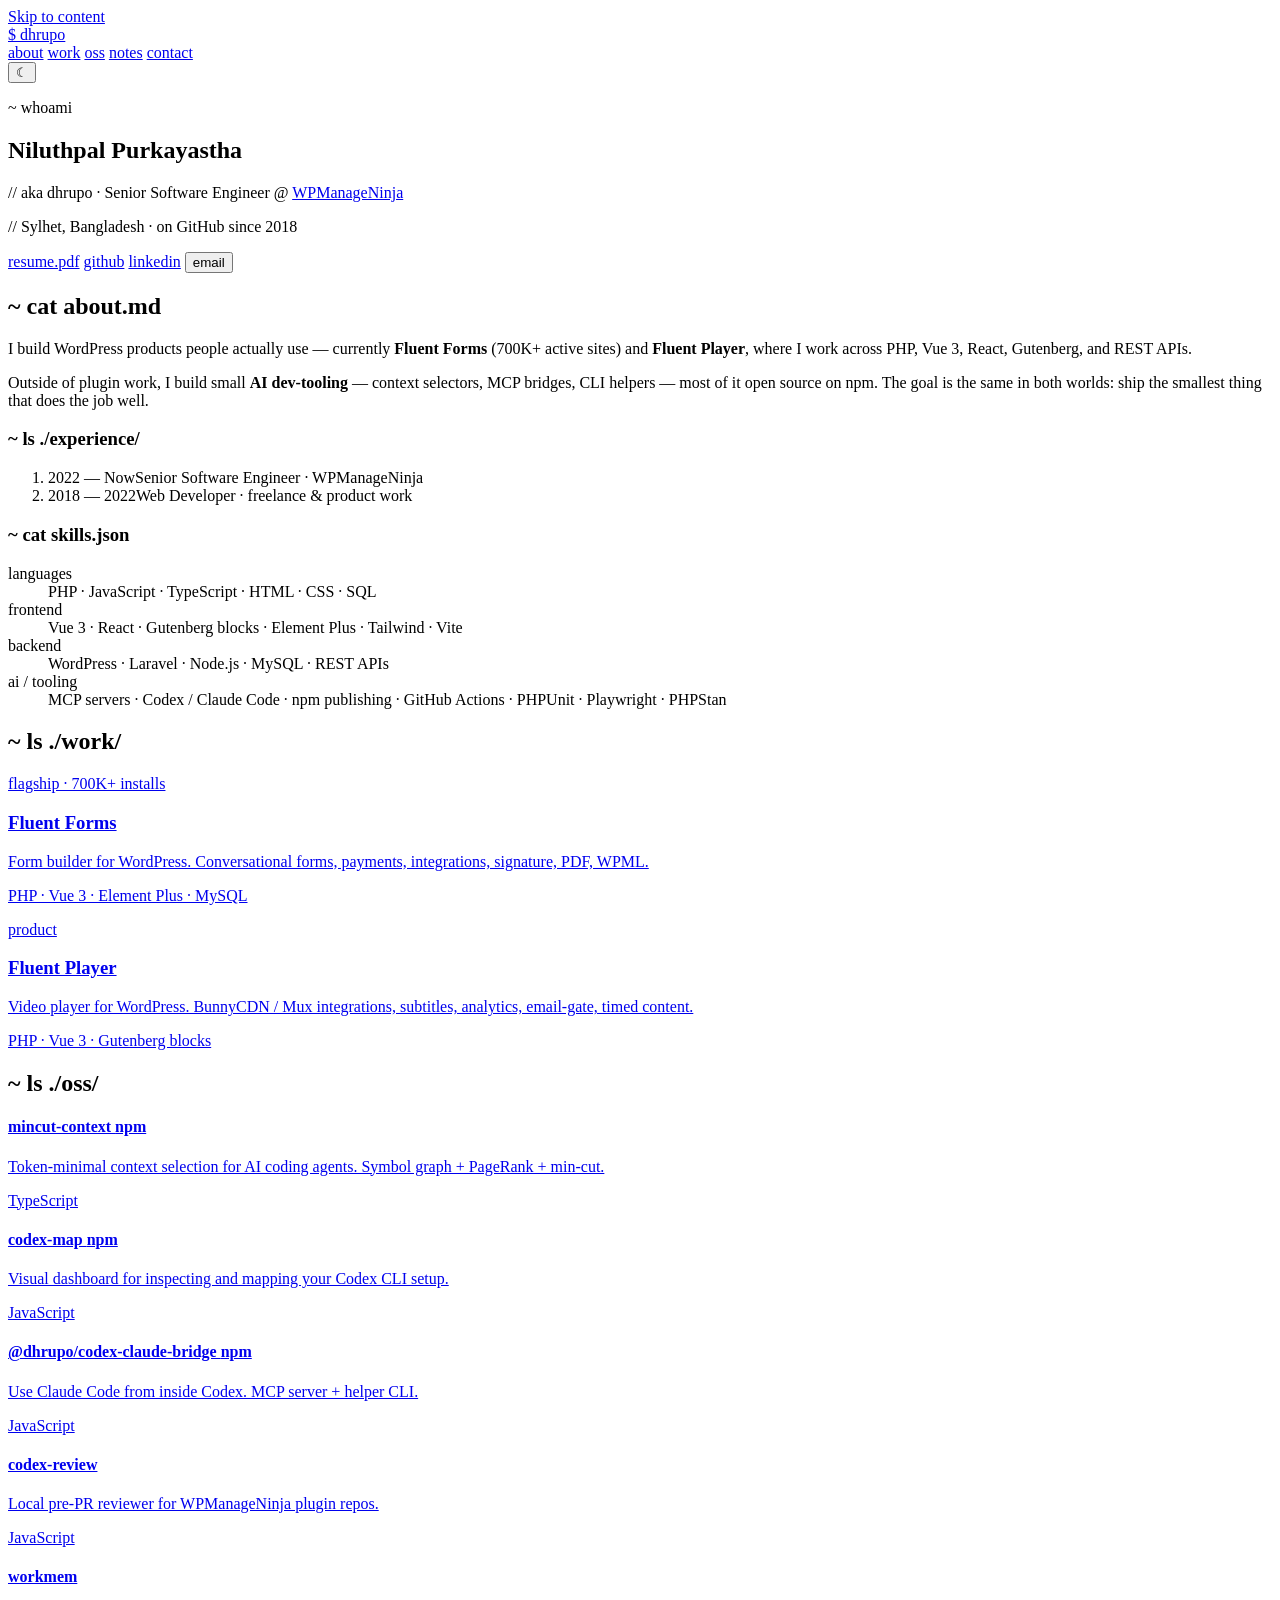
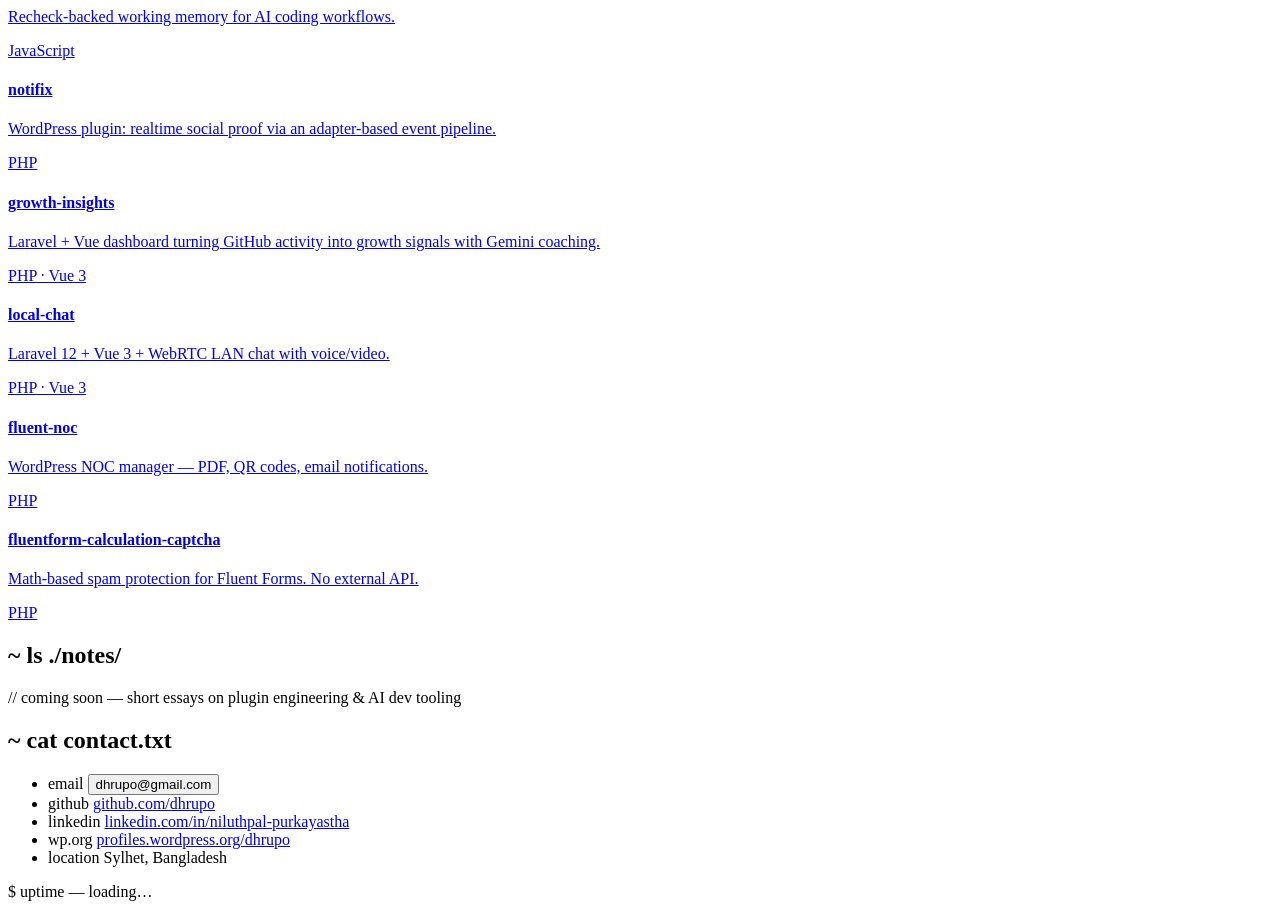
==== index.html @ 2b46ad68 "feat: semantic HTML skeleton with no-FOUC theme init All sections, nav, palette dialog, cheatsheet d" ====
<!doctype html>
<html lang="en">
<head>
  <meta charset="utf-8">
  <meta name="viewport" content="width=device-width, initial-scale=1">
  <title>Niluthpal Purkayastha (dhrupo) — Senior Software Engineer</title>
  <meta name="description" content="Senior Software Engineer at WPManageNinja. I build WordPress products used on 700K+ sites (Fluent Forms, Fluent Player) and small AI dev-tooling on the side.">
  <link rel="icon" type="image/svg+xml" href="assets/favicon.svg">
  <link rel="canonical" href="https://dhrupo.netlify.app/">

  <meta property="og:title" content="Niluthpal Purkayastha (dhrupo) — Senior Software Engineer">
  <meta property="og:description" content="WordPress products for 700K+ sites · AI dev-tooling on the side.">
  <meta property="og:url" content="https://dhrupo.netlify.app/">
  <meta property="og:type" content="profile">
  <meta property="og:image" content="https://dhrupo.netlify.app/assets/og-cover.svg">
  <meta name="twitter:card" content="summary_large_image">

  <script type="application/ld+json">
  {
    "@context": "https://schema.org",
    "@type": "Person",
    "name": "Niluthpal Purkayastha",
    "alternateName": "dhrupo",
    "jobTitle": "Senior Software Engineer",
    "worksFor": { "@type": "Organization", "name": "WPManageNinja" },
    "url": "https://dhrupo.netlify.app/",
    "sameAs": [
      "https://github.com/dhrupo",
      "https://linkedin.com/in/niluthpal-purkayastha",
      "https://profiles.wordpress.org/dhrupo/"
    ]
  }
  </script>

  <link rel="preconnect" href="https://fonts.googleapis.com">
  <link rel="preconnect" href="https://fonts.gstatic.com" crossorigin>
  <link rel="stylesheet" href="https://fonts.googleapis.com/css2?family=JetBrains+Mono:wght@400;500;700&display=swap">

  <script>
    (function(){
      var saved = null;
      try { saved = localStorage.getItem('theme'); } catch(e) {}
      var prefersDark = window.matchMedia && window.matchMedia('(prefers-color-scheme: dark)').matches;
      var theme = saved || (prefersDark ? 'dark' : 'light');
      document.documentElement.setAttribute('data-theme', theme);
    })();
  </script>

  <link rel="stylesheet" href="style.css">
</head>
<body>
  <!--
        ___   _
       /   \ | |__   _ __  _   _  _ __  ___
      | / \ || '_ \ | '__|| | | || '_ \/ _ \
      | \_/ || | | || |   | |_| || |_) |  __/
       \___/ |_| |_||_|    \__,_|| .__/ \___|
                                 |_|
       hi — if you're poking around the source, hello.
       this site is hand-written HTML, no framework, no build.
       say hi: dhrupo@gmail.com
  -->

  <a class="skip-link" href="#main">Skip to content</a>

  <div class="progress" aria-hidden="true"></div>

  <header class="nav" role="banner">
    <div class="nav-inner">
      <a class="brand" href="#home"><span class="brand-prompt">$</span> dhrupo<span class="status-dot" data-status="available" aria-label="Status: available"></span></a>
      <nav class="nav-links" aria-label="Primary">
        <a href="#about">about</a>
        <a href="#work">work</a>
        <a href="#oss">oss</a>
        <a href="#notes">notes</a>
        <a href="#contact">contact</a>
      </nav>
      <button class="theme-toggle" type="button" aria-label="Toggle color theme" aria-pressed="false" data-theme-toggle>
        <span class="theme-icon" aria-hidden="true">☾</span>
      </button>
    </div>
  </header>

  <main id="main">

    <section id="home" class="hero" aria-labelledby="hero-cmd">
      <p class="cmd" id="hero-cmd"><span class="prompt">~</span> <span class="verb">whoami</span></p>
      <h1 class="hero-name" data-typewriter="Niluthpal Purkayastha">Niluthpal Purkayastha</h1>
      <p class="hero-meta">// aka <span class="hl">dhrupo</span> · Senior Software Engineer @ <a href="https://github.com/WPManageNinja">WPManageNinja</a></p>
      <p class="hero-meta">// Sylhet, Bangladesh · on GitHub since 2018</p>
      <div class="hero-ctas">
        <a class="btn btn-primary" href="https://drive.google.com/file/d/1DuU2WIFN70kHioRdTSU-pgvZQTAWbRR-/view?usp=sharing" target="_blank" rel="noopener">resume.pdf</a>
        <a class="btn" href="https://github.com/dhrupo" target="_blank" rel="noopener">github</a>
        <a class="btn" href="https://linkedin.com/in/niluthpal-purkayastha" target="_blank" rel="noopener">linkedin</a>
        <button class="btn" type="button" data-copy="dhrupo@gmail.com">email</button>
      </div>
    </section>

    <section id="about" class="section" aria-labelledby="about-cmd">
      <h2 class="cmd" id="about-cmd"><span class="prompt">~</span> <span class="verb">cat</span> about.md</h2>
      <div class="prose">
        <p>I build WordPress products people actually use — currently <strong>Fluent Forms</strong> (700K+ active sites) and <strong>Fluent Player</strong>, where I work across PHP, Vue 3, React, Gutenberg, and REST APIs.</p>
        <p>Outside of plugin work, I build small <strong>AI dev-tooling</strong> — context selectors, MCP bridges, CLI helpers — most of it open source on npm. The goal is the same in both worlds: ship the smallest thing that does the job well.</p>
      </div>

      <h3 class="cmd sub-cmd"><span class="prompt">~</span> <span class="verb">ls</span> ./experience/</h3>
      <ol class="timeline" role="list">
        <li><span class="when">2022 — Now</span><span class="what">Senior Software Engineer · WPManageNinja</span></li>
        <li><span class="when">2018 — 2022</span><span class="what">Web Developer · freelance &amp; product work</span></li>
      </ol>

      <h3 class="cmd sub-cmd"><span class="prompt">~</span> <span class="verb">cat</span> skills.json</h3>
      <dl class="skills">
        <div class="skill-group"><dt>languages</dt><dd>PHP · JavaScript · TypeScript · HTML · CSS · SQL</dd></div>
        <div class="skill-group"><dt>frontend</dt><dd>Vue 3 · React · Gutenberg blocks · Element Plus · Tailwind · Vite</dd></div>
        <div class="skill-group"><dt>backend</dt><dd>WordPress · Laravel · Node.js · MySQL · REST APIs</dd></div>
        <div class="skill-group"><dt>ai / tooling</dt><dd>MCP servers · Codex / Claude Code · npm publishing · GitHub Actions · PHPUnit · Playwright · PHPStan</dd></div>
      </dl>
    </section>

    <section id="work" class="section" aria-labelledby="work-cmd">
      <h2 class="cmd" id="work-cmd"><span class="prompt">~</span> <span class="verb">ls</span> ./work/</h2>
      <div class="work-grid">
        <a class="work-card" href="https://wordpress.org/plugins/fluentform/" target="_blank" rel="noopener">
          <span class="work-badge">flagship · 700K+ installs</span>
          <h3>Fluent Forms</h3>
          <p>Form builder for WordPress. Conversational forms, payments, integrations, signature, PDF, WPML.</p>
          <p class="stack">PHP · Vue 3 · Element Plus · MySQL</p>
        </a>
        <a class="work-card" href="https://fluentplayer.com" target="_blank" rel="noopener">
          <span class="work-badge">product</span>
          <h3>Fluent Player</h3>
          <p>Video player for WordPress. BunnyCDN / Mux integrations, subtitles, analytics, email-gate, timed content.</p>
          <p class="stack">PHP · Vue 3 · Gutenberg blocks</p>
        </a>
      </div>
    </section>

    <section id="oss" class="section" aria-labelledby="oss-cmd">
      <h2 class="cmd" id="oss-cmd"><span class="prompt">~</span> <span class="verb">ls</span> ./oss/</h2>
      <div class="oss-grid">
        <a class="oss-card" href="https://github.com/dhrupo/mincut-context" target="_blank" rel="noopener"><h4>mincut-context <span class="pkg">npm</span></h4><p>Token-minimal context selection for AI coding agents. Symbol graph + PageRank + min-cut.</p><p class="stack">TypeScript</p></a>
        <a class="oss-card" href="https://github.com/dhrupo/codex-map" target="_blank" rel="noopener"><h4>codex-map <span class="pkg">npm</span></h4><p>Visual dashboard for inspecting and mapping your Codex CLI setup.</p><p class="stack">JavaScript</p></a>
        <a class="oss-card" href="https://github.com/dhrupo/codex-claude-bridge" target="_blank" rel="noopener"><h4>@dhrupo/codex-claude-bridge <span class="pkg">npm</span></h4><p>Use Claude Code from inside Codex. MCP server + helper CLI.</p><p class="stack">JavaScript</p></a>
        <a class="oss-card" href="https://github.com/dhrupo/codex-review" target="_blank" rel="noopener"><h4>codex-review</h4><p>Local pre-PR reviewer for WPManageNinja plugin repos.</p><p class="stack">JavaScript</p></a>
        <a class="oss-card" href="https://github.com/dhrupo/workmem" target="_blank" rel="noopener"><h4>workmem</h4><p>Recheck-backed working memory for AI coding workflows.</p><p class="stack">JavaScript</p></a>
        <a class="oss-card" href="https://github.com/dhrupo/notifix" target="_blank" rel="noopener"><h4>notifix</h4><p>WordPress plugin: realtime social proof via an adapter-based event pipeline.</p><p class="stack">PHP</p></a>
        <a class="oss-card" href="https://github.com/dhrupo/growth-insights" target="_blank" rel="noopener"><h4>growth-insights</h4><p>Laravel + Vue dashboard turning GitHub activity into growth signals with Gemini coaching.</p><p class="stack">PHP · Vue 3</p></a>
        <a class="oss-card" href="https://github.com/dhrupo/local-chat" target="_blank" rel="noopener"><h4>local-chat</h4><p>Laravel 12 + Vue 3 + WebRTC LAN chat with voice/video.</p><p class="stack">PHP · Vue 3</p></a>
        <a class="oss-card" href="https://github.com/dhrupo/fluent-noc" target="_blank" rel="noopener"><h4>fluent-noc</h4><p>WordPress NOC manager — PDF, QR codes, email notifications.</p><p class="stack">PHP</p></a>
        <a class="oss-card" href="https://github.com/dhrupo/fluentform-calculation-captcha" target="_blank" rel="noopener"><h4>fluentform-calculation-captcha</h4><p>Math-based spam protection for Fluent Forms. No external API.</p><p class="stack">PHP</p></a>
      </div>
    </section>

    <section id="notes" class="section" aria-labelledby="notes-cmd">
      <h2 class="cmd" id="notes-cmd"><span class="prompt">~</span> <span class="verb">ls</span> ./notes/</h2>
      <p class="muted">// coming soon — short essays on plugin engineering &amp; AI dev tooling</p>
    </section>

    <section id="contact" class="section" aria-labelledby="contact-cmd">
      <h2 class="cmd" id="contact-cmd"><span class="prompt">~</span> <span class="verb">cat</span> contact.txt</h2>
      <ul class="contact-list">
        <li><span class="key">email</span> <button type="button" class="link-like" data-copy="dhrupo@gmail.com">dhrupo@gmail.com</button></li>
        <li><span class="key">github</span> <a href="https://github.com/dhrupo" target="_blank" rel="noopener">github.com/dhrupo</a></li>
        <li><span class="key">linkedin</span> <a href="https://linkedin.com/in/niluthpal-purkayastha" target="_blank" rel="noopener">linkedin.com/in/niluthpal-purkayastha</a></li>
        <li><span class="key">wp.org</span> <a href="https://profiles.wordpress.org/dhrupo/" target="_blank" rel="noopener">profiles.wordpress.org/dhrupo</a></li>
        <li><span class="key">location</span> Sylhet, Bangladesh</li>
      </ul>
    </section>

  </main>

  <footer class="ticker" role="contentinfo" aria-label="Site status">
    <span class="ticker-prompt">$</span>
    <span class="ticker-line" data-ticker>uptime — loading…</span>
  </footer>

  <div class="toast" id="toast" role="status" aria-live="polite" aria-atomic="true"></div>

  <dialog class="palette" id="palette" aria-label="Command palette">
    <div class="palette-inner">
      <div class="palette-prompt"><span>&gt;</span><input type="text" id="palette-input" placeholder="type a command…" autocomplete="off" spellcheck="false" aria-label="Command"></div>
      <ul class="palette-list" id="palette-list" role="listbox" aria-label="Commands"></ul>
      <p class="palette-hint">↑↓ navigate · ↵ run · esc close</p>
    </div>
  </dialog>

  <dialog class="cheatsheet" id="cheatsheet" aria-label="Keyboard shortcuts">
    <div class="cheatsheet-inner">
      <h3>keyboard shortcuts</h3>
      <dl>
        <dt><kbd>⌘</kbd>/<kbd>Ctrl</kbd>+<kbd>K</kbd></dt><dd>open command palette</dd>
        <dt><kbd>T</kbd></dt><dd>toggle theme</dd>
        <dt><kbd>?</kbd></dt><dd>show this cheatsheet</dd>
        <dt><kbd>Esc</kbd></dt><dd>close any overlay</dd>
        <dt><kbd>G</kbd> then <kbd>H</kbd></dt><dd>go home</dd>
      </dl>
      <button type="button" data-close>close</button>
    </div>
  </dialog>

  <script src="js/theme.js" defer></script>
  <script src="js/app.js" defer></script>
  <script src="js/palette.js" defer></script>
  <script src="js/ticker.js" defer></script>
</body>
</html>
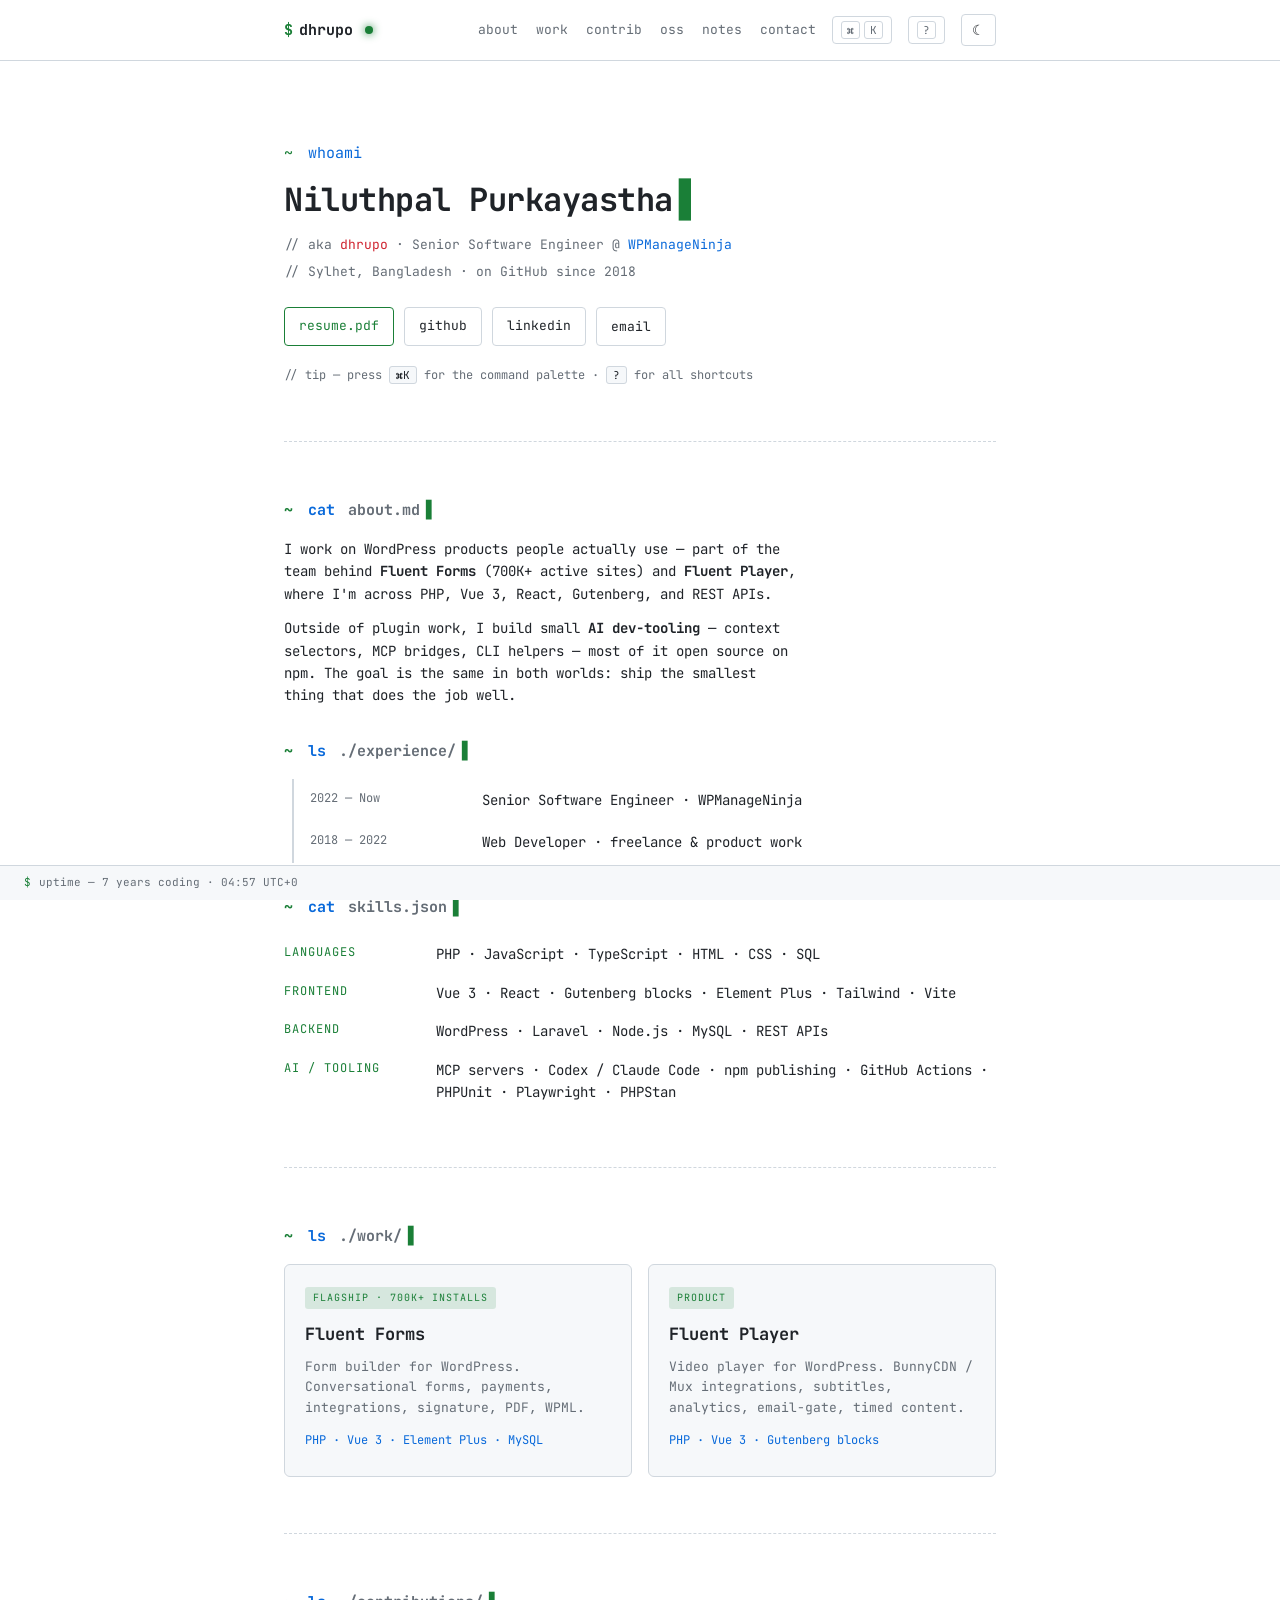
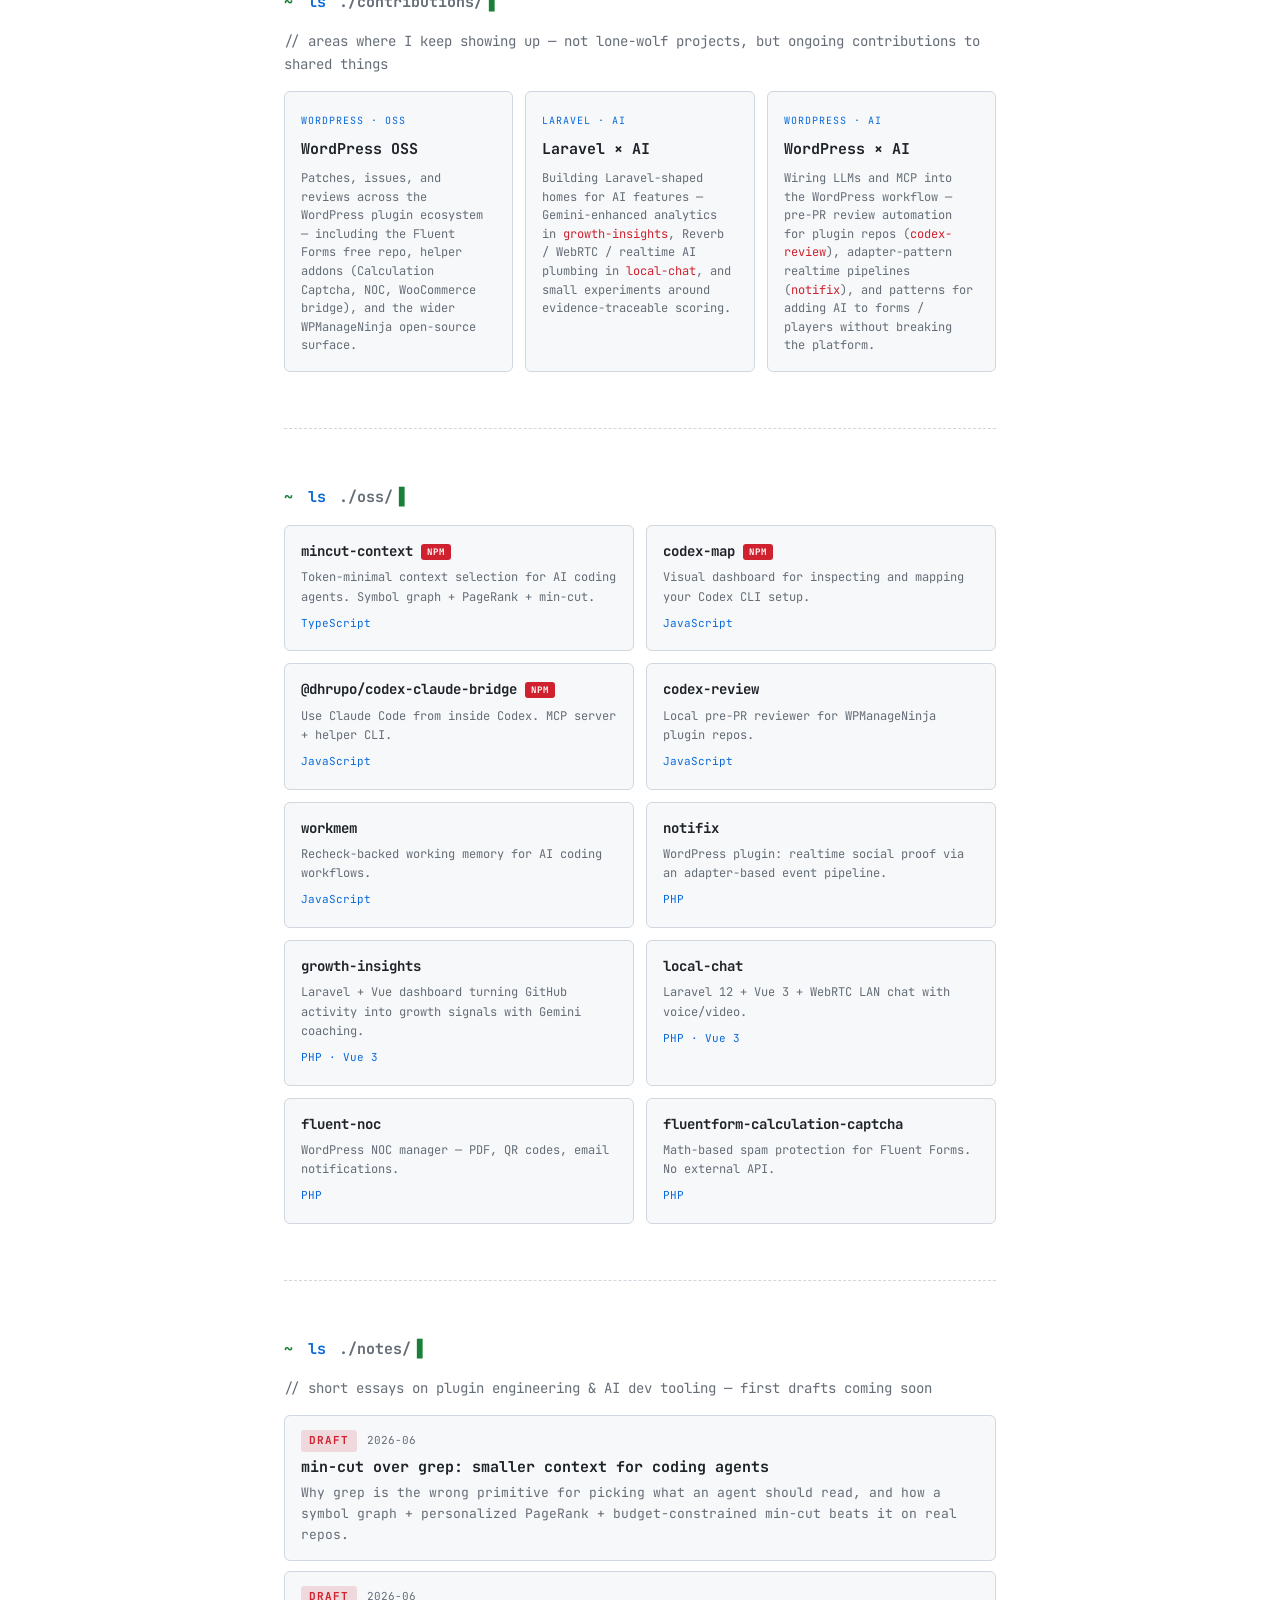
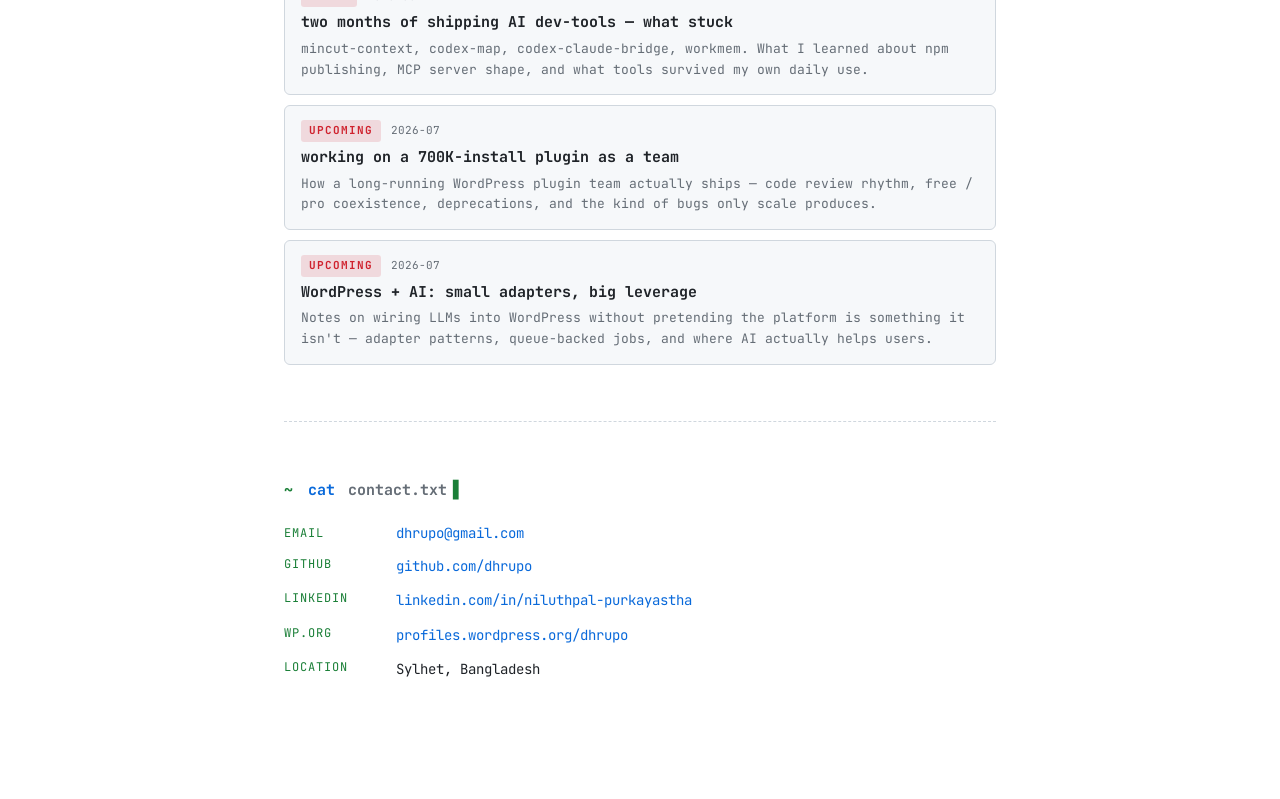
==== commit 73a9956e: "feat: revisions — notes, kbd hints, contributions, verb, palette close - Notes section: 4 real entri" ====
--- a/index.html
+++ b/index.html
@@ -71,10 +71,13 @@
       <nav class="nav-links" aria-label="Primary">
         <a href="#about">about</a>
         <a href="#work">work</a>
+        <a href="#contributions">contrib</a>
         <a href="#oss">oss</a>
         <a href="#notes">notes</a>
         <a href="#contact">contact</a>
       </nav>
+      <button class="kbd-hint" type="button" aria-label="Open command palette" data-open-palette title="Command palette"><kbd>⌘</kbd><kbd>K</kbd></button>
+      <button class="kbd-hint" type="button" aria-label="Show keyboard shortcuts" data-open-cheatsheet title="Keyboard shortcuts"><kbd>?</kbd></button>
       <button class="theme-toggle" type="button" aria-label="Toggle color theme" aria-pressed="false" data-theme-toggle>
         <span class="theme-icon" aria-hidden="true">☾</span>
       </button>
@@ -94,12 +97,13 @@
         <a class="btn" href="https://linkedin.com/in/niluthpal-purkayastha" target="_blank" rel="noopener">linkedin</a>
         <button class="btn" type="button" data-copy="dhrupo@gmail.com">email</button>
       </div>
+      <p class="hero-tip">// tip — press <kbd>⌘K</kbd> for the command palette · <kbd>?</kbd> for all shortcuts</p>
     </section>
 
     <section id="about" class="section" aria-labelledby="about-cmd">
       <h2 class="cmd" id="about-cmd"><span class="prompt">~</span> <span class="verb">cat</span> about.md</h2>
       <div class="prose">
-        <p>I build WordPress products people actually use — currently <strong>Fluent Forms</strong> (700K+ active sites) and <strong>Fluent Player</strong>, where I work across PHP, Vue 3, React, Gutenberg, and REST APIs.</p>
+        <p>I work on WordPress products people actually use — part of the team behind <strong>Fluent Forms</strong> (700K+ active sites) and <strong>Fluent Player</strong>, where I'm across PHP, Vue 3, React, Gutenberg, and REST APIs.</p>
         <p>Outside of plugin work, I build small <strong>AI dev-tooling</strong> — context selectors, MCP bridges, CLI helpers — most of it open source on npm. The goal is the same in both worlds: ship the smallest thing that does the job well.</p>
       </div>
 
@@ -136,6 +140,28 @@
       </div>
     </section>
 
+    <section id="contributions" class="section" aria-labelledby="contributions-cmd">
+      <h2 class="cmd" id="contributions-cmd"><span class="prompt">~</span> <span class="verb">ls</span> ./contributions/</h2>
+      <p class="muted">// areas where I keep showing up — not lone-wolf projects, but ongoing contributions to shared things</p>
+      <div class="contrib-grid">
+        <div class="contrib-card">
+          <span class="contrib-tag">wordpress · oss</span>
+          <h4>WordPress OSS</h4>
+          <p>Patches, issues, and reviews across the WordPress plugin ecosystem — including the Fluent Forms free repo, helper addons (Calculation Captcha, NOC, WooCommerce bridge), and the wider WPManageNinja open-source surface.</p>
+        </div>
+        <div class="contrib-card">
+          <span class="contrib-tag">laravel · ai</span>
+          <h4>Laravel × AI</h4>
+          <p>Building Laravel-shaped homes for AI features — Gemini-enhanced analytics in <em>growth-insights</em>, Reverb / WebRTC / realtime AI plumbing in <em>local-chat</em>, and small experiments around evidence-traceable scoring.</p>
+        </div>
+        <div class="contrib-card">
+          <span class="contrib-tag">wordpress · ai</span>
+          <h4>WordPress × AI</h4>
+          <p>Wiring LLMs and MCP into the WordPress workflow — pre-PR review automation for plugin repos (<em>codex-review</em>), adapter-pattern realtime pipelines (<em>notifix</em>), and patterns for adding AI to forms / players without breaking the platform.</p>
+        </div>
+      </div>
+    </section>
+
     <section id="oss" class="section" aria-labelledby="oss-cmd">
       <h2 class="cmd" id="oss-cmd"><span class="prompt">~</span> <span class="verb">ls</span> ./oss/</h2>
       <div class="oss-grid">
@@ -154,7 +180,29 @@
 
     <section id="notes" class="section" aria-labelledby="notes-cmd">
       <h2 class="cmd" id="notes-cmd"><span class="prompt">~</span> <span class="verb">ls</span> ./notes/</h2>
-      <p class="muted">// coming soon — short essays on plugin engineering &amp; AI dev tooling</p>
+      <p class="muted">// short essays on plugin engineering &amp; AI dev tooling — first drafts coming soon</p>
+      <ul class="notes-list">
+        <li class="note">
+          <span class="note-meta"><span class="note-tag">draft</span><span class="note-date">2026-06</span></span>
+          <h4>min-cut over grep: smaller context for coding agents</h4>
+          <p>Why grep is the wrong primitive for picking what an agent should read, and how a symbol graph + personalized PageRank + budget-constrained min-cut beats it on real repos.</p>
+        </li>
+        <li class="note">
+          <span class="note-meta"><span class="note-tag">draft</span><span class="note-date">2026-06</span></span>
+          <h4>two months of shipping AI dev-tools — what stuck</h4>
+          <p>mincut-context, codex-map, codex-claude-bridge, workmem. What I learned about npm publishing, MCP server shape, and what tools survived my own daily use.</p>
+        </li>
+        <li class="note">
+          <span class="note-meta"><span class="note-tag">upcoming</span><span class="note-date">2026-07</span></span>
+          <h4>working on a 700K-install plugin as a team</h4>
+          <p>How a long-running WordPress plugin team actually ships — code review rhythm, free / pro coexistence, deprecations, and the kind of bugs only scale produces.</p>
+        </li>
+        <li class="note">
+          <span class="note-meta"><span class="note-tag">upcoming</span><span class="note-date">2026-07</span></span>
+          <h4>WordPress + AI: small adapters, big leverage</h4>
+          <p>Notes on wiring LLMs into WordPress without pretending the platform is something it isn't — adapter patterns, queue-backed jobs, and where AI actually helps users.</p>
+        </li>
+      </ul>
     </section>
 
     <section id="contact" class="section" aria-labelledby="contact-cmd">
--- a/style.css
+++ b/style.css
@@ -0,0 +1,400 @@
+/* ──────────────────────────────────────────────────────────────
+   dhrupo-portfolio · style.css
+   Terminal aesthetic · day + dark themes · GitHub palette tokens
+   ────────────────────────────────────────────────────────────── */
+
+*, *::before, *::after { box-sizing: border-box; }
+
+:root[data-theme="dark"] {
+  --bg: #0d1117;
+  --bg-elev: #161b22;
+  --border: #30363d;
+  --fg: #c9d1d9;
+  --fg-muted: #8b949e;
+  --fg-strong: #f0f6fc;
+  --prompt: #56d364;
+  --cmd: #79c0ff;
+  --accent: #ff7b72;
+  --shadow: 0 4px 24px rgba(0,0,0,.4);
+}
+
+:root[data-theme="light"] {
+  --bg: #ffffff;
+  --bg-elev: #f6f8fa;
+  --border: #d0d7de;
+  --fg: #1f2328;
+  --fg-muted: #656d76;
+  --fg-strong: #1f2328;
+  --prompt: #1a7f37;
+  --cmd: #0969da;
+  --accent: #cf222e;
+  --shadow: 0 4px 24px rgba(31,35,40,.1);
+}
+
+html { scroll-behavior: smooth; }
+@media (prefers-reduced-motion: reduce) { html { scroll-behavior: auto; } }
+
+body {
+  margin: 0;
+  background: var(--bg);
+  color: var(--fg);
+  font-family: "JetBrains Mono", ui-monospace, SFMono-Regular, Menlo, Monaco, Consolas, monospace;
+  font-size: 14px;
+  line-height: 1.6;
+  -webkit-font-smoothing: antialiased;
+  transition: background-color .2s ease, color .2s ease;
+}
+
+a { color: var(--cmd); text-decoration: none; }
+a:hover { text-decoration: underline; }
+a:focus-visible, button:focus-visible, [data-copy]:focus-visible {
+  outline: 2px solid var(--cmd);
+  outline-offset: 2px;
+  border-radius: 3px;
+}
+
+.skip-link {
+  position: absolute; left: -9999px; top: 0;
+  background: var(--bg-elev); color: var(--fg-strong);
+  padding: 8px 12px; border: 1px solid var(--border); border-radius: 4px;
+  z-index: 9999;
+}
+.skip-link:focus { left: 16px; top: 16px; }
+
+/* ── Scroll progress bar ─────────────────────────────────────── */
+.progress {
+  position: fixed; top: 0; left: 0; right: 0;
+  height: 2px; background: var(--prompt);
+  transform-origin: 0 50%; transform: scaleX(0);
+  z-index: 100;
+}
+
+/* ── Nav ─────────────────────────────────────────────────────── */
+.nav {
+  position: sticky; top: 0; z-index: 50;
+  background: color-mix(in srgb, var(--bg) 92%, transparent);
+  backdrop-filter: blur(8px);
+  border-bottom: 1px solid var(--border);
+}
+.nav-inner {
+  max-width: 760px; margin: 0 auto;
+  padding: 14px 24px;
+  display: flex; align-items: center; gap: 16px;
+}
+.brand {
+  color: var(--fg-strong); font-weight: 700; font-size: 15px;
+  display: inline-flex; align-items: center; gap: 6px;
+}
+.brand:hover { text-decoration: none; color: var(--prompt); }
+.brand-prompt { color: var(--prompt); }
+.status-dot {
+  display: inline-block; width: 8px; height: 8px; border-radius: 50%;
+  background: var(--prompt); box-shadow: 0 0 8px var(--prompt);
+  margin-left: 6px;
+  animation: pulse 2s ease-in-out infinite;
+}
+@media (prefers-reduced-motion: reduce) { .status-dot { animation: none; } }
+@keyframes pulse { 50% { opacity: 0.5; } }
+
+.nav-links {
+  margin-left: auto;
+  display: flex; gap: 18px;
+}
+.nav-links a {
+  color: var(--fg-muted); font-size: 13px; padding: 4px 0;
+}
+.nav-links a:hover { color: var(--prompt); text-decoration: none; }
+
+.theme-toggle {
+  background: transparent; border: 1px solid var(--border); color: var(--fg);
+  padding: 6px 10px; border-radius: 4px;
+  cursor: pointer; font-family: inherit; font-size: 14px;
+  transition: border-color .2s ease, color .2s ease;
+}
+.theme-toggle:hover { border-color: var(--prompt); color: var(--prompt); }
+
+/* nav kbd hint buttons (discoverable ⌘K / ? triggers) */
+.kbd-hint {
+  background: transparent; border: 1px solid var(--border); color: var(--fg-muted);
+  padding: 4px 8px; border-radius: 4px;
+  cursor: pointer; font-family: inherit;
+  display: inline-flex; align-items: center; gap: 4px;
+  transition: border-color .2s ease, color .2s ease;
+}
+.kbd-hint:hover { border-color: var(--prompt); color: var(--prompt); }
+.kbd-hint kbd {
+  background: var(--bg); border: 1px solid var(--border); border-radius: 3px;
+  padding: 1px 5px; font-family: inherit; font-size: 11px;
+  color: inherit;
+}
+.kbd-hint:hover kbd { border-color: var(--prompt); }
+
+/* ── Main / sections ─────────────────────────────────────────── */
+main { max-width: 760px; margin: 0 auto; padding: 0 24px 56px; }
+
+.section { padding: 56px 0; border-bottom: 1px dashed var(--border); }
+.section:last-of-type { border-bottom: none; }
+
+.cmd {
+  font-size: 15px; color: var(--fg-muted);
+  margin: 0 0 16px;
+}
+.sub-cmd { margin-top: 32px; }
+.prompt { color: var(--prompt); margin-right: 6px; }
+.verb { color: var(--cmd); margin-right: 4px; }
+.hl { color: var(--accent); }
+
+/* Blinking trailing cursor on .cmd headings */
+h2.cmd::after,
+h3.cmd::after {
+  content: "▋"; color: var(--prompt); margin-left: 6px;
+  animation: blink 2s steps(2,start) infinite;
+  font-weight: 400;
+}
+@media (prefers-reduced-motion: reduce) {
+  h2.cmd::after, h3.cmd::after { animation: none; opacity: .5; }
+}
+@keyframes blink { 50% { opacity: 0; } }
+
+/* ── Hero ────────────────────────────────────────────────────── */
+.hero {
+  padding: 80px 0 56px;
+  border-bottom: 1px dashed var(--border);
+}
+.hero-name {
+  font-size: 32px; font-weight: 700; color: var(--fg-strong);
+  margin: 8px 0 16px; line-height: 1.2;
+  letter-spacing: -.5px;
+}
+.hero-name::after {
+  content: "▋"; color: var(--prompt); margin-left: 6px;
+  animation: blink 1.1s steps(2,start) infinite;
+}
+@media (prefers-reduced-motion: reduce) { .hero-name::after { animation: none; opacity: .5; } }
+.hero-meta { margin: 0 0 6px; color: var(--fg-muted); font-size: 13px; }
+.hero-meta a { color: var(--cmd); }
+.hero-ctas {
+  display: flex; flex-wrap: wrap; gap: 10px;
+  margin-top: 24px;
+}
+.hero-tip {
+  margin: 20px 0 0; color: var(--fg-muted); font-size: 12px;
+}
+.hero-tip kbd {
+  background: var(--bg-elev); border: 1px solid var(--border); border-radius: 3px;
+  padding: 1px 6px; font-family: inherit; font-size: 11px;
+  color: var(--fg-strong);
+}
+.btn {
+  display: inline-block; padding: 8px 14px;
+  border: 1px solid var(--border); border-radius: 4px;
+  background: transparent; color: var(--fg);
+  font-family: inherit; font-size: 13px; cursor: pointer;
+  transition: border-color .2s ease, color .2s ease, transform .15s ease;
+}
+.btn:hover { border-color: var(--prompt); color: var(--prompt); transform: translateY(-1px); text-decoration: none; }
+.btn-primary { border-color: var(--prompt); color: var(--prompt); }
+.btn-primary:hover { background: var(--prompt); color: var(--bg); }
+
+/* ── Prose ───────────────────────────────────────────────────── */
+.prose p { margin: 12px 0; color: var(--fg); max-width: 64ch; }
+.prose strong { color: var(--fg-strong); font-weight: 700; }
+
+/* ── Timeline ────────────────────────────────────────────────── */
+.timeline { list-style: none; padding: 0; margin: 16px 0 0; }
+.timeline li {
+  display: grid; grid-template-columns: 160px 1fr;
+  gap: 12px; padding: 10px 0; border-left: 2px solid var(--border);
+  padding-left: 16px; margin-left: 8px;
+}
+.timeline .when { color: var(--fg-muted); font-size: 12px; }
+.timeline .what { color: var(--fg-strong); }
+
+/* ── Skills ──────────────────────────────────────────────────── */
+.skills { margin: 16px 0 0; padding: 0; }
+.skill-group { display: grid; grid-template-columns: 140px 1fr; gap: 12px; padding: 8px 0; }
+.skill-group dt { color: var(--prompt); font-size: 12px; text-transform: uppercase; letter-spacing: 1px; }
+.skill-group dd { margin: 0; color: var(--fg); }
+
+/* ── Work cards ──────────────────────────────────────────────── */
+.work-grid {
+  display: grid; grid-template-columns: 1fr 1fr; gap: 16px;
+  margin-top: 8px;
+}
+.work-card {
+  display: block; padding: 20px;
+  background: var(--bg-elev); border: 1px solid var(--border); border-radius: 6px;
+  color: var(--fg);
+  transition: transform .15s ease, border-color .2s ease;
+}
+.work-card:hover { transform: translateY(-2px); border-color: var(--prompt); text-decoration: none; }
+.work-badge {
+  display: inline-block; font-size: 10px; text-transform: uppercase; letter-spacing: 1px;
+  color: var(--prompt); background: color-mix(in srgb, var(--prompt) 14%, transparent);
+  padding: 3px 8px; border-radius: 3px; margin-bottom: 12px;
+}
+.work-card h3 { margin: 0 0 8px; color: var(--fg-strong); font-size: 17px; }
+.work-card p { margin: 6px 0; color: var(--fg-muted); font-size: 13px; }
+.work-card .stack { color: var(--cmd); font-size: 12px; margin-top: 12px; }
+
+/* ── OSS cards ───────────────────────────────────────────────── */
+.oss-grid {
+  display: grid; grid-template-columns: 1fr 1fr; gap: 12px;
+  margin-top: 8px;
+}
+.oss-card {
+  display: block; padding: 14px 16px;
+  background: var(--bg-elev); border: 1px solid var(--border); border-radius: 6px;
+  color: var(--fg);
+  transition: transform .15s ease, border-color .2s ease;
+}
+.oss-card:hover { transform: translateY(-2px); border-color: var(--prompt); text-decoration: none; }
+.oss-card h4 { margin: 0 0 6px; color: var(--fg-strong); font-size: 14px; }
+.oss-card .pkg {
+  font-size: 9px; text-transform: uppercase; letter-spacing: 1px;
+  background: var(--accent); color: var(--bg); padding: 2px 6px; border-radius: 3px;
+  vertical-align: middle; font-weight: 700;
+}
+.oss-card p { margin: 4px 0; color: var(--fg-muted); font-size: 12px; }
+.oss-card .stack { color: var(--cmd); font-size: 11px; margin-top: 8px; }
+
+/* ── Contributions cards ────────────────────────────────────── */
+.contrib-grid {
+  display: grid; grid-template-columns: repeat(3, 1fr); gap: 12px;
+  margin-top: 16px;
+}
+.contrib-card {
+  padding: 16px;
+  background: var(--bg-elev); border: 1px solid var(--border); border-radius: 6px;
+  transition: border-color .2s ease, transform .15s ease;
+}
+.contrib-card:hover { border-color: var(--prompt); transform: translateY(-2px); }
+.contrib-tag {
+  display: inline-block; font-size: 10px; text-transform: uppercase; letter-spacing: 1px;
+  color: var(--cmd); margin-bottom: 8px;
+}
+.contrib-card h4 { margin: 0 0 8px; color: var(--fg-strong); font-size: 15px; }
+.contrib-card p { margin: 0; color: var(--fg-muted); font-size: 12px; line-height: 1.55; }
+.contrib-card em { color: var(--accent); font-style: normal; }
+
+/* ── Notes list ─────────────────────────────────────────────── */
+.notes-list { list-style: none; padding: 0; margin: 16px 0 0; display: grid; gap: 10px; }
+.note {
+  padding: 14px 16px;
+  background: var(--bg-elev); border: 1px solid var(--border); border-radius: 6px;
+  transition: border-color .2s ease;
+}
+.note:hover { border-color: var(--prompt); }
+.note-meta { display: flex; gap: 10px; align-items: center; margin-bottom: 6px; font-size: 11px; }
+.note-tag {
+  display: inline-block; text-transform: uppercase; letter-spacing: 1px;
+  color: var(--accent); background: color-mix(in srgb, var(--accent) 14%, transparent);
+  padding: 2px 8px; border-radius: 3px; font-weight: 700;
+}
+.note-date { color: var(--fg-muted); }
+.note h4 { margin: 0 0 6px; color: var(--fg-strong); font-size: 15px; line-height: 1.3; }
+.note p { margin: 0; color: var(--fg-muted); font-size: 13px; }
+
+/* ── Contact list ───────────────────────────────────────────── */
+.contact-list { list-style: none; padding: 0; margin: 16px 0 0; }
+.contact-list li { display: grid; grid-template-columns: 100px 1fr; gap: 12px; padding: 6px 0; }
+.contact-list .key { color: var(--prompt); font-size: 12px; text-transform: uppercase; letter-spacing: 1px; }
+.link-like {
+  background: none; border: none; padding: 0; cursor: pointer;
+  color: var(--cmd); font-family: inherit; font-size: 14px; text-align: left;
+}
+.link-like:hover { text-decoration: underline; }
+
+.muted { color: var(--fg-muted); }
+
+/* ── Footer ticker ──────────────────────────────────────────── */
+.ticker {
+  position: fixed; bottom: 0; left: 0; right: 0;
+  background: var(--bg-elev); border-top: 1px solid var(--border);
+  padding: 8px 24px; font-size: 11px; color: var(--fg-muted);
+  display: flex; gap: 8px; align-items: center;
+  z-index: 40;
+}
+.ticker-prompt { color: var(--prompt); }
+
+/* ── Toast ──────────────────────────────────────────────────── */
+.toast {
+  position: fixed; bottom: 56px; left: 50%; transform: translateX(-50%) translateY(20px);
+  background: var(--bg-elev); border: 1px solid var(--prompt); color: var(--prompt);
+  padding: 8px 14px; border-radius: 4px; font-size: 12px;
+  opacity: 0; pointer-events: none;
+  transition: opacity .2s ease, transform .2s ease;
+  z-index: 200;
+}
+.toast.show { opacity: 1; transform: translateX(-50%) translateY(0); }
+
+/* ── Command palette dialog ─────────────────────────────────── */
+.palette {
+  border: none; padding: 0; background: transparent;
+  width: min(560px, 92vw); max-width: none;
+  margin: 12vh auto auto;
+}
+.palette::backdrop { background: rgba(0,0,0,.5); backdrop-filter: blur(2px); }
+.palette-inner {
+  background: var(--bg-elev); border: 1px solid var(--border); border-radius: 8px;
+  box-shadow: var(--shadow); overflow: hidden;
+}
+.palette-prompt {
+  display: flex; align-items: center; gap: 10px;
+  padding: 14px 16px; border-bottom: 1px solid var(--border);
+}
+.palette-prompt > span { color: var(--prompt); font-weight: 700; }
+.palette-prompt input {
+  flex: 1; background: transparent; border: none; outline: none;
+  color: var(--fg-strong); font-family: inherit; font-size: 14px;
+}
+.palette-list {
+  list-style: none; padding: 6px 0; margin: 0; max-height: 320px; overflow-y: auto;
+}
+.palette-list li {
+  padding: 8px 16px; cursor: pointer; display: flex; gap: 14px;
+  font-size: 13px;
+}
+.palette-list li[aria-selected="true"] { background: color-mix(in srgb, var(--prompt) 14%, transparent); color: var(--prompt); }
+.palette-list .pl-cat { color: var(--cmd); min-width: 80px; }
+.palette-list .pl-name { color: var(--fg-strong); }
+.palette-hint {
+  margin: 0; padding: 8px 16px; border-top: 1px solid var(--border);
+  font-size: 11px; color: var(--fg-muted);
+}
+
+/* ── Cheatsheet dialog ──────────────────────────────────────── */
+.cheatsheet { border: none; padding: 0; background: transparent; width: min(420px, 92vw); }
+.cheatsheet::backdrop { background: rgba(0,0,0,.5); backdrop-filter: blur(2px); }
+.cheatsheet-inner {
+  background: var(--bg-elev); border: 1px solid var(--border); border-radius: 8px;
+  box-shadow: var(--shadow); padding: 20px;
+}
+.cheatsheet-inner h3 { margin: 0 0 14px; color: var(--fg-strong); font-size: 14px; }
+.cheatsheet-inner dl { display: grid; grid-template-columns: auto 1fr; gap: 8px 16px; margin: 0; }
+.cheatsheet-inner dt { color: var(--fg-muted); }
+.cheatsheet-inner dd { margin: 0; color: var(--fg-strong); }
+.cheatsheet-inner kbd {
+  background: var(--bg); border: 1px solid var(--border); border-radius: 3px;
+  padding: 1px 6px; font-family: inherit; font-size: 11px;
+}
+.cheatsheet-inner button {
+  margin-top: 16px; background: transparent; border: 1px solid var(--border);
+  color: var(--fg); padding: 6px 12px; border-radius: 4px; cursor: pointer; font-family: inherit;
+}
+.cheatsheet-inner button:hover { border-color: var(--prompt); color: var(--prompt); }
+
+/* ── Responsive ─────────────────────────────────────────────── */
+@media (max-width: 640px) {
+  .nav-links { display: none; }
+  .kbd-hint { display: none; }
+  .work-grid, .oss-grid, .contrib-grid { grid-template-columns: 1fr; }
+  .hero-name { font-size: 24px; }
+  .timeline li { grid-template-columns: 1fr; gap: 4px; }
+  .timeline .when { font-size: 11px; }
+  .skill-group, .contact-list li { grid-template-columns: 1fr; gap: 4px; }
+}
+@media (max-width: 480px) {
+  .ticker { display: none; }
+  main { padding-bottom: 24px; }
+}
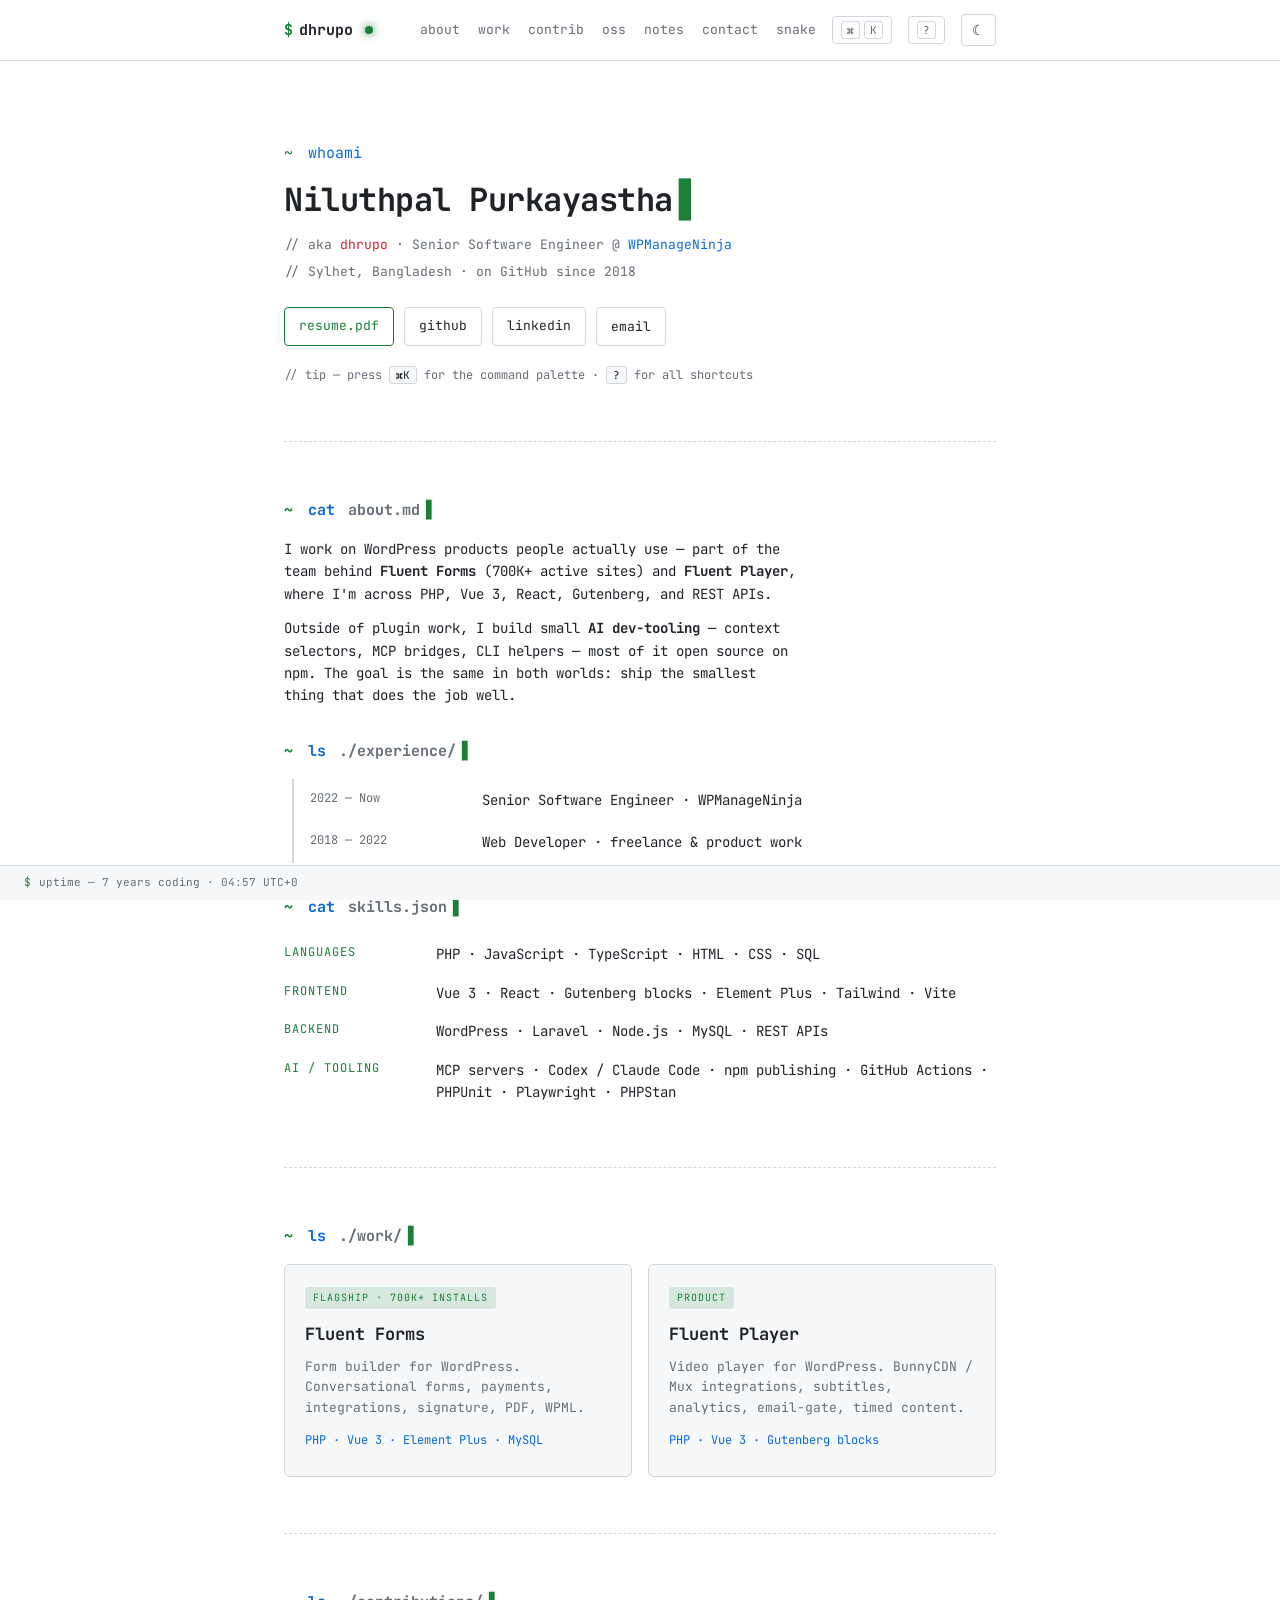
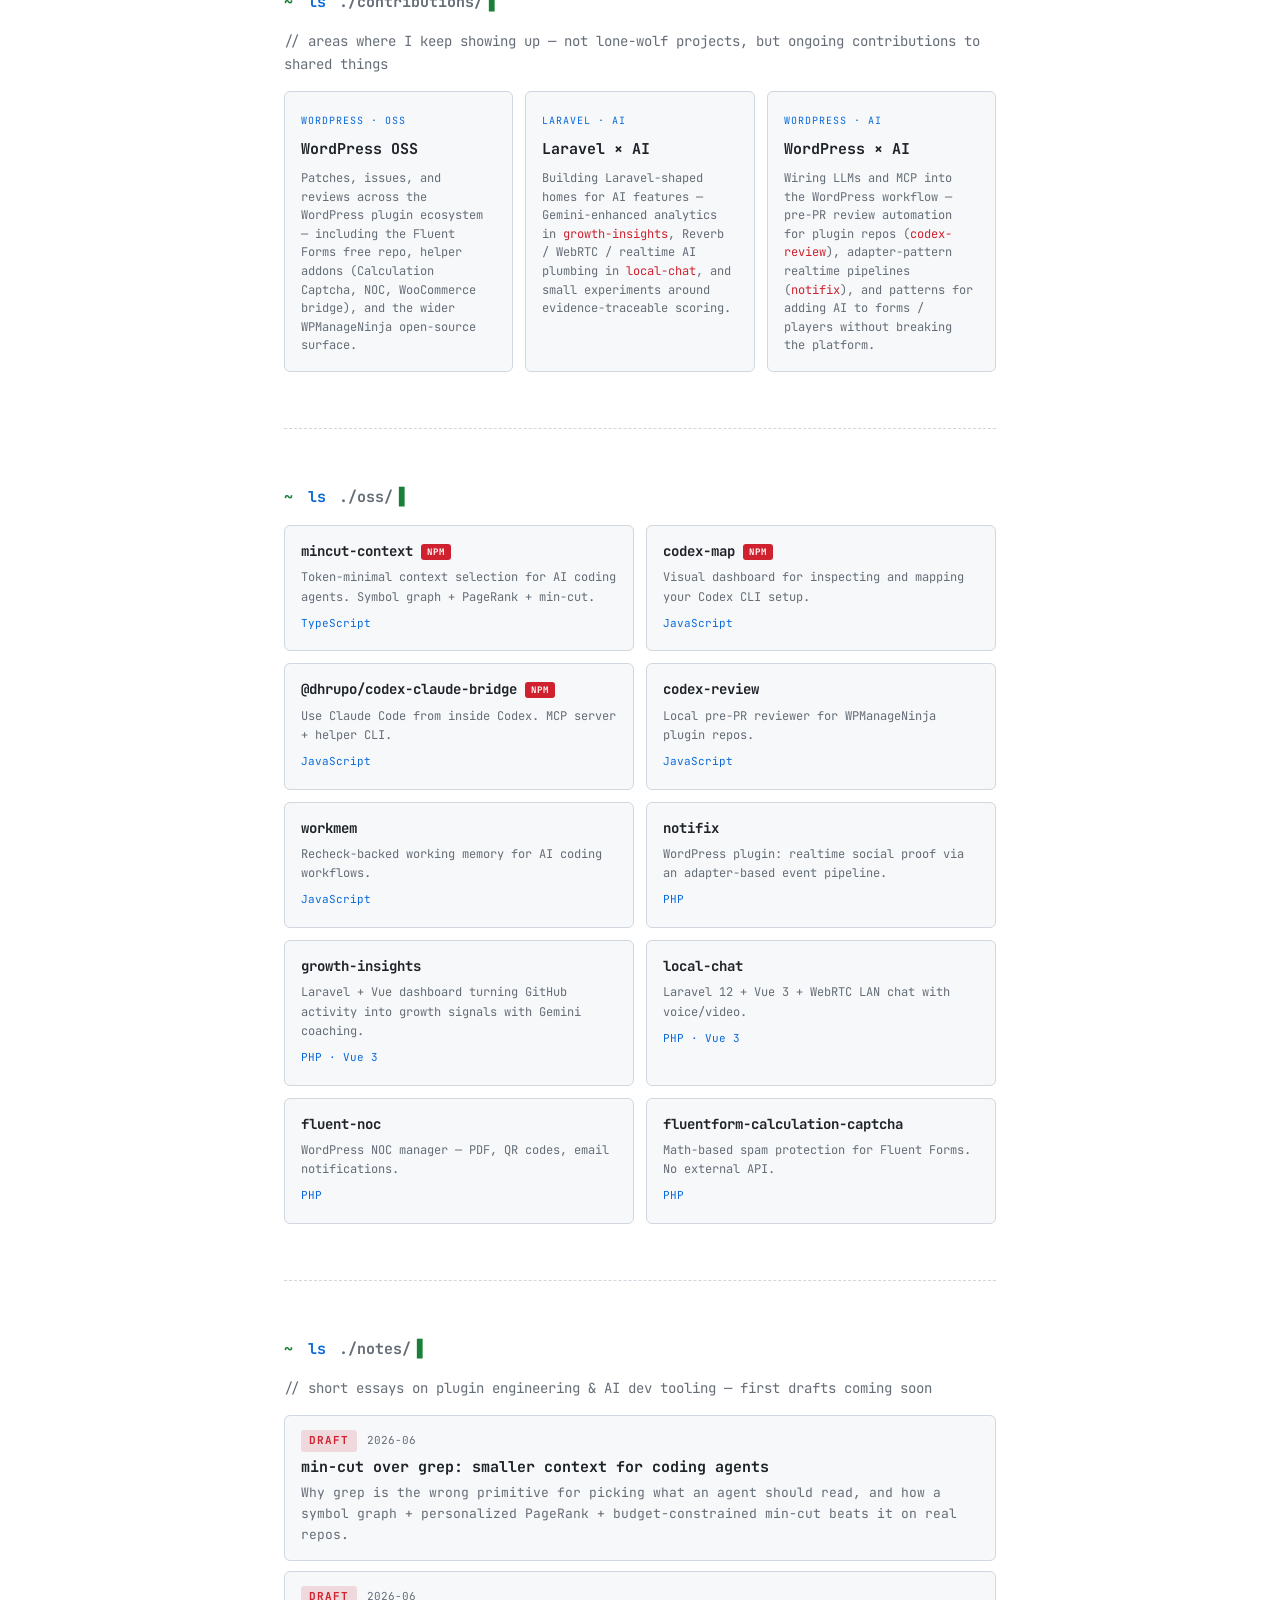
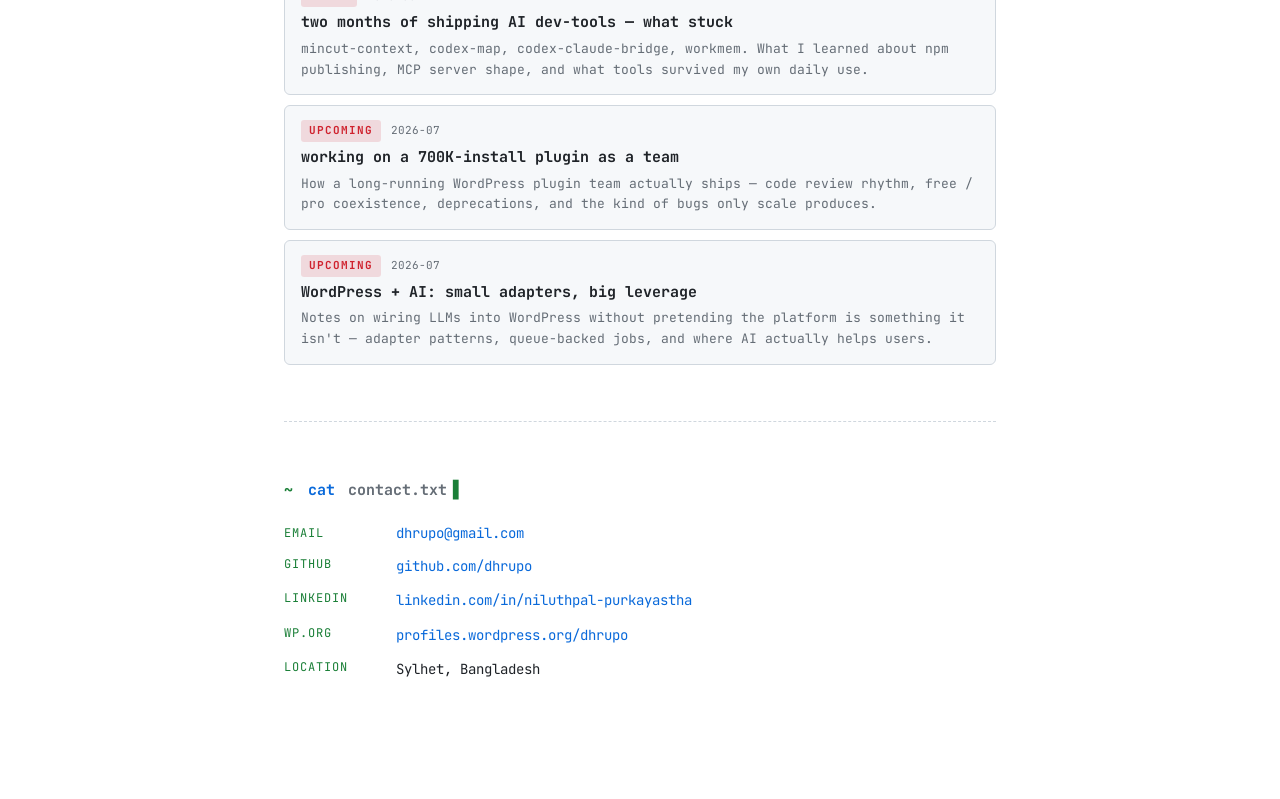
==== commit 853d3221: "feat(game): snake-tour as a separate page that doubles as portfolio tour New /game.html with a canva" ====
--- a/index.html
+++ b/index.html
@@ -75,6 +75,7 @@
         <a href="#oss">oss</a>
         <a href="#notes">notes</a>
         <a href="#contact">contact</a>
+        <a href="game.html" class="nav-game" title="Play the snake tour">snake</a>
       </nav>
       <button class="kbd-hint" type="button" aria-label="Open command palette" data-open-palette title="Command palette"><kbd>⌘</kbd><kbd>K</kbd></button>
       <button class="kbd-hint" type="button" aria-label="Show keyboard shortcuts" data-open-cheatsheet title="Keyboard shortcuts"><kbd>?</kbd></button>
@@ -242,6 +243,7 @@
         <dt><kbd>?</kbd></dt><dd>show this cheatsheet</dd>
         <dt><kbd>Esc</kbd></dt><dd>close any overlay</dd>
         <dt><kbd>G</kbd> then <kbd>H</kbd></dt><dd>go home</dd>
+        <dt><kbd>S</kbd></dt><dd>play the snake tour</dd>
       </dl>
       <button type="button" data-close>close</button>
     </div>
--- a/style.css
+++ b/style.css
@@ -384,6 +384,78 @@
 }
 .cheatsheet-inner button:hover { border-color: var(--prompt); color: var(--prompt); }
 
+/* ── Snake game page ────────────────────────────────────────── */
+.game-body { padding-bottom: 24px; }
+.game-prompt {
+  margin-left: auto;
+  color: var(--fg-muted); font-size: 12px;
+  font-family: inherit;
+}
+.game-main {
+  max-width: 1100px; margin: 24px auto 0; padding: 0 24px;
+  display: grid; grid-template-columns: minmax(0, 1fr) 280px; gap: 24px;
+  align-items: start;
+}
+.game-stage { display: flex; flex-direction: column; gap: 10px; }
+.game-frame {
+  position: relative;
+  background: var(--bg-elev); border: 1px solid var(--border); border-radius: 6px;
+  padding: 10px; overflow: hidden;
+}
+.game-frame canvas {
+  display: block; width: 100%; height: auto;
+  background: var(--bg);
+  outline: none;
+  border-radius: 4px;
+  image-rendering: pixelated;
+}
+.game-frame canvas:focus-visible { box-shadow: inset 0 0 0 2px var(--prompt); }
+.game-scanlines {
+  pointer-events: none; position: absolute; inset: 10px; border-radius: 4px;
+  background-image: repeating-linear-gradient(
+    to bottom,
+    rgba(255,255,255,0.02) 0px,
+    rgba(255,255,255,0.02) 1px,
+    transparent 1px,
+    transparent 3px
+  );
+  mix-blend-mode: overlay;
+}
+.game-hud {
+  display: flex; gap: 18px; align-items: center; flex-wrap: wrap;
+  font-size: 12px; color: var(--fg);
+}
+.game-hud strong { color: var(--prompt); font-weight: 700; }
+.game-label { color: var(--fg-muted); text-transform: uppercase; letter-spacing: 1px; font-size: 10px; margin-right: 4px; }
+.game-controls { margin-left: auto; }
+.game-intro { margin: 4px 0 0; color: var(--fg-muted); font-size: 12px; }
+
+.game-sidebar { min-width: 0; }
+.game-sidebar h3 { font-size: 14px; margin: 0 0 12px; color: var(--fg-muted); }
+.game-hint { font-size: 12px; margin: 12px 0 0; }
+
+.discoveries { list-style: none; padding: 0; margin: 0; display: grid; gap: 10px; }
+.discovery {
+  padding: 12px 14px;
+  background: var(--bg-elev); border: 1px solid var(--border); border-radius: 6px;
+  animation: pop-in .22s ease;
+}
+@keyframes pop-in {
+  from { opacity: 0; transform: translateY(4px); }
+  to   { opacity: 1; transform: none; }
+}
+@media (prefers-reduced-motion: reduce) { .discovery { animation: none; } }
+.discovery-head { display: flex; gap: 8px; align-items: center; margin-bottom: 4px; }
+.discovery-num  { color: var(--cmd); font-size: 11px; }
+.discovery-name { color: var(--fg-strong); font-weight: 700; font-size: 13px; flex: 1; }
+.discovery-ok   { color: var(--prompt); }
+.discovery-desc { margin: 0 0 6px; color: var(--fg-muted); font-size: 12px; line-height: 1.5; }
+.discovery-link { color: var(--cmd); font-size: 12px; }
+
+@media (max-width: 900px) {
+  .game-main { grid-template-columns: 1fr; }
+}
+
 /* ── Responsive ─────────────────────────────────────────────── */
 @media (max-width: 640px) {
   .nav-links { display: none; }
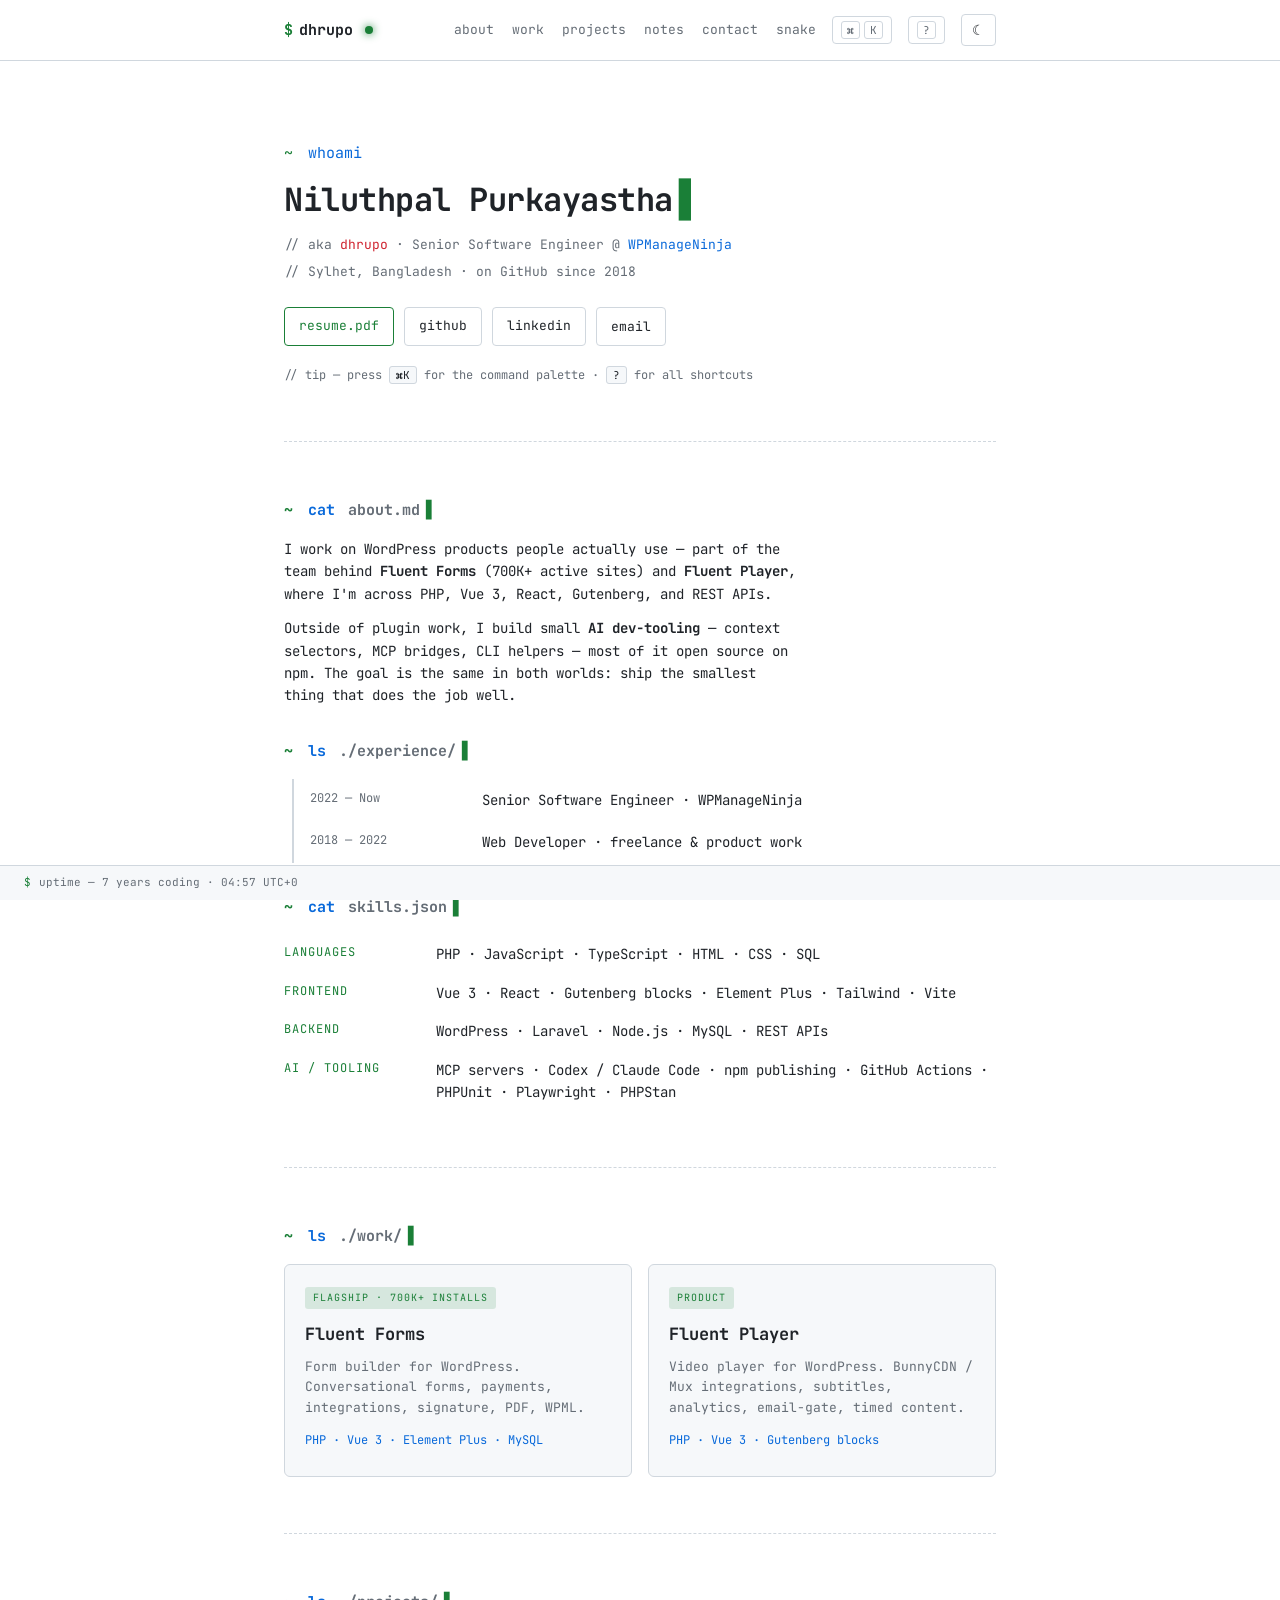
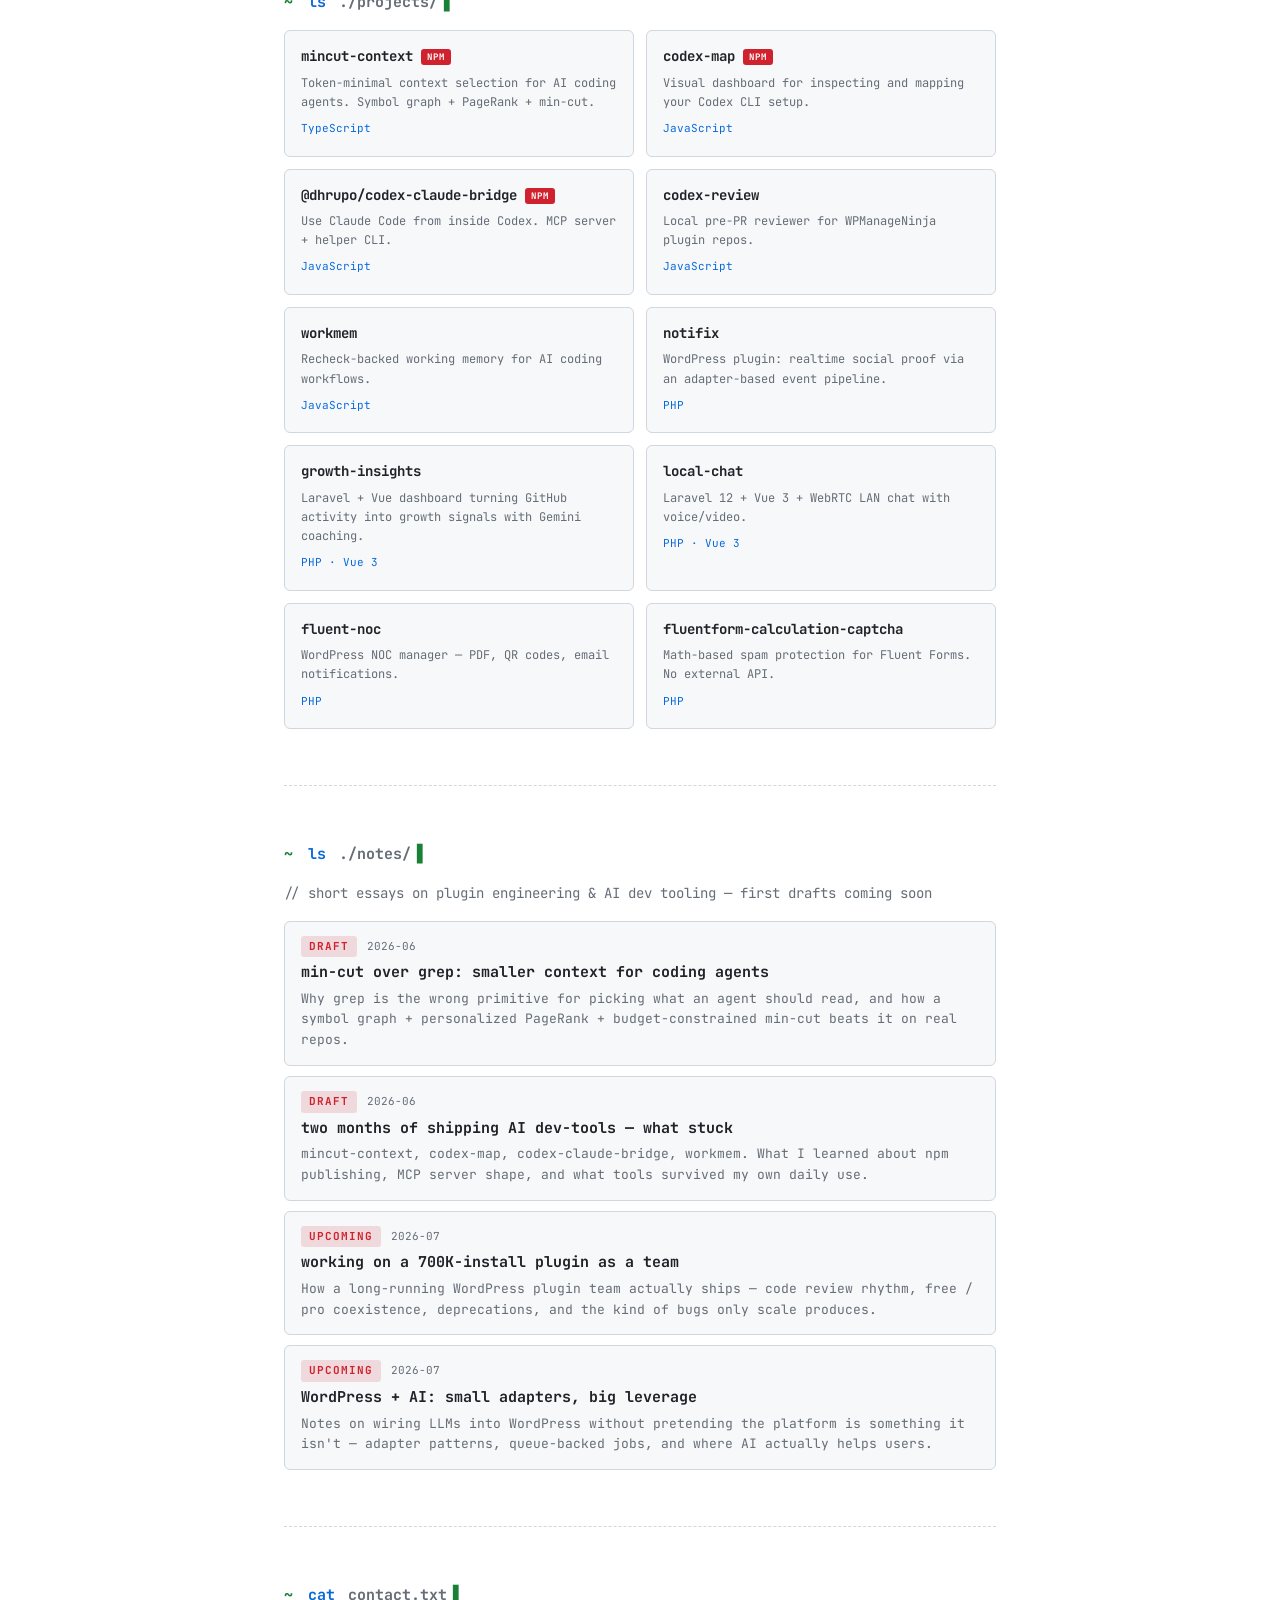
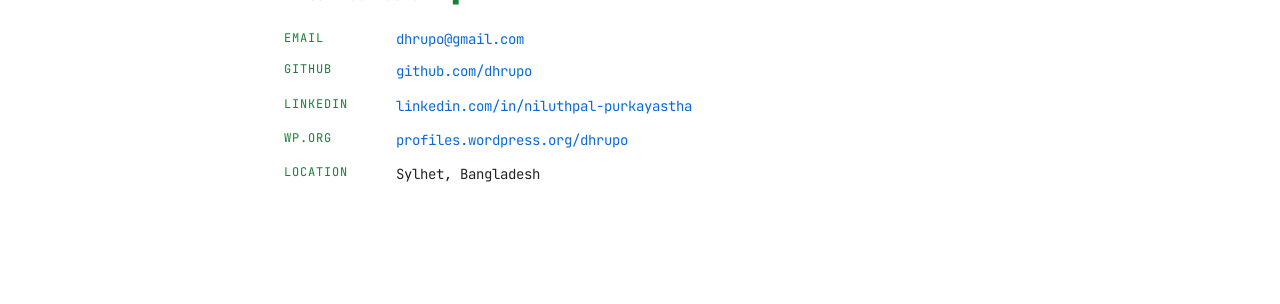
==== commit 5039b9ba: "refactor: remove contributions section · rename oss → projects Per user feedback. Drops the contribu" ====
--- a/index.html
+++ b/index.html
@@ -71,8 +71,7 @@
       <nav class="nav-links" aria-label="Primary">
         <a href="#about">about</a>
         <a href="#work">work</a>
-        <a href="#contributions">contrib</a>
-        <a href="#oss">oss</a>
+        <a href="#projects">projects</a>
         <a href="#notes">notes</a>
         <a href="#contact">contact</a>
         <a href="game.html" class="nav-game" title="Play the snake tour">snake</a>
@@ -141,41 +140,19 @@
       </div>
     </section>
 
-    <section id="contributions" class="section" aria-labelledby="contributions-cmd">
-      <h2 class="cmd" id="contributions-cmd"><span class="prompt">~</span> <span class="verb">ls</span> ./contributions/</h2>
-      <p class="muted">// areas where I keep showing up — not lone-wolf projects, but ongoing contributions to shared things</p>
-      <div class="contrib-grid">
-        <div class="contrib-card">
-          <span class="contrib-tag">wordpress · oss</span>
-          <h4>WordPress OSS</h4>
-          <p>Patches, issues, and reviews across the WordPress plugin ecosystem — including the Fluent Forms free repo, helper addons (Calculation Captcha, NOC, WooCommerce bridge), and the wider WPManageNinja open-source surface.</p>
-        </div>
-        <div class="contrib-card">
-          <span class="contrib-tag">laravel · ai</span>
-          <h4>Laravel × AI</h4>
-          <p>Building Laravel-shaped homes for AI features — Gemini-enhanced analytics in <em>growth-insights</em>, Reverb / WebRTC / realtime AI plumbing in <em>local-chat</em>, and small experiments around evidence-traceable scoring.</p>
-        </div>
-        <div class="contrib-card">
-          <span class="contrib-tag">wordpress · ai</span>
-          <h4>WordPress × AI</h4>
-          <p>Wiring LLMs and MCP into the WordPress workflow — pre-PR review automation for plugin repos (<em>codex-review</em>), adapter-pattern realtime pipelines (<em>notifix</em>), and patterns for adding AI to forms / players without breaking the platform.</p>
-        </div>
-      </div>
-    </section>
-
-    <section id="oss" class="section" aria-labelledby="oss-cmd">
-      <h2 class="cmd" id="oss-cmd"><span class="prompt">~</span> <span class="verb">ls</span> ./oss/</h2>
-      <div class="oss-grid">
-        <a class="oss-card" href="https://github.com/dhrupo/mincut-context" target="_blank" rel="noopener"><h4>mincut-context <span class="pkg">npm</span></h4><p>Token-minimal context selection for AI coding agents. Symbol graph + PageRank + min-cut.</p><p class="stack">TypeScript</p></a>
-        <a class="oss-card" href="https://github.com/dhrupo/codex-map" target="_blank" rel="noopener"><h4>codex-map <span class="pkg">npm</span></h4><p>Visual dashboard for inspecting and mapping your Codex CLI setup.</p><p class="stack">JavaScript</p></a>
-        <a class="oss-card" href="https://github.com/dhrupo/codex-claude-bridge" target="_blank" rel="noopener"><h4>@dhrupo/codex-claude-bridge <span class="pkg">npm</span></h4><p>Use Claude Code from inside Codex. MCP server + helper CLI.</p><p class="stack">JavaScript</p></a>
-        <a class="oss-card" href="https://github.com/dhrupo/codex-review" target="_blank" rel="noopener"><h4>codex-review</h4><p>Local pre-PR reviewer for WPManageNinja plugin repos.</p><p class="stack">JavaScript</p></a>
-        <a class="oss-card" href="https://github.com/dhrupo/workmem" target="_blank" rel="noopener"><h4>workmem</h4><p>Recheck-backed working memory for AI coding workflows.</p><p class="stack">JavaScript</p></a>
-        <a class="oss-card" href="https://github.com/dhrupo/notifix" target="_blank" rel="noopener"><h4>notifix</h4><p>WordPress plugin: realtime social proof via an adapter-based event pipeline.</p><p class="stack">PHP</p></a>
-        <a class="oss-card" href="https://github.com/dhrupo/growth-insights" target="_blank" rel="noopener"><h4>growth-insights</h4><p>Laravel + Vue dashboard turning GitHub activity into growth signals with Gemini coaching.</p><p class="stack">PHP · Vue 3</p></a>
-        <a class="oss-card" href="https://github.com/dhrupo/local-chat" target="_blank" rel="noopener"><h4>local-chat</h4><p>Laravel 12 + Vue 3 + WebRTC LAN chat with voice/video.</p><p class="stack">PHP · Vue 3</p></a>
-        <a class="oss-card" href="https://github.com/dhrupo/fluent-noc" target="_blank" rel="noopener"><h4>fluent-noc</h4><p>WordPress NOC manager — PDF, QR codes, email notifications.</p><p class="stack">PHP</p></a>
-        <a class="oss-card" href="https://github.com/dhrupo/fluentform-calculation-captcha" target="_blank" rel="noopener"><h4>fluentform-calculation-captcha</h4><p>Math-based spam protection for Fluent Forms. No external API.</p><p class="stack">PHP</p></a>
+    <section id="projects" class="section" aria-labelledby="projects-cmd">
+      <h2 class="cmd" id="projects-cmd"><span class="prompt">~</span> <span class="verb">ls</span> ./projects/</h2>
+      <div class="projects-grid">
+        <a class="project-card" href="https://github.com/dhrupo/mincut-context" target="_blank" rel="noopener"><h4>mincut-context <span class="pkg">npm</span></h4><p>Token-minimal context selection for AI coding agents. Symbol graph + PageRank + min-cut.</p><p class="stack">TypeScript</p></a>
+        <a class="project-card" href="https://github.com/dhrupo/codex-map" target="_blank" rel="noopener"><h4>codex-map <span class="pkg">npm</span></h4><p>Visual dashboard for inspecting and mapping your Codex CLI setup.</p><p class="stack">JavaScript</p></a>
+        <a class="project-card" href="https://github.com/dhrupo/codex-claude-bridge" target="_blank" rel="noopener"><h4>@dhrupo/codex-claude-bridge <span class="pkg">npm</span></h4><p>Use Claude Code from inside Codex. MCP server + helper CLI.</p><p class="stack">JavaScript</p></a>
+        <a class="project-card" href="https://github.com/dhrupo/codex-review" target="_blank" rel="noopener"><h4>codex-review</h4><p>Local pre-PR reviewer for WPManageNinja plugin repos.</p><p class="stack">JavaScript</p></a>
+        <a class="project-card" href="https://github.com/dhrupo/workmem" target="_blank" rel="noopener"><h4>workmem</h4><p>Recheck-backed working memory for AI coding workflows.</p><p class="stack">JavaScript</p></a>
+        <a class="project-card" href="https://github.com/dhrupo/notifix" target="_blank" rel="noopener"><h4>notifix</h4><p>WordPress plugin: realtime social proof via an adapter-based event pipeline.</p><p class="stack">PHP</p></a>
+        <a class="project-card" href="https://github.com/dhrupo/growth-insights" target="_blank" rel="noopener"><h4>growth-insights</h4><p>Laravel + Vue dashboard turning GitHub activity into growth signals with Gemini coaching.</p><p class="stack">PHP · Vue 3</p></a>
+        <a class="project-card" href="https://github.com/dhrupo/local-chat" target="_blank" rel="noopener"><h4>local-chat</h4><p>Laravel 12 + Vue 3 + WebRTC LAN chat with voice/video.</p><p class="stack">PHP · Vue 3</p></a>
+        <a class="project-card" href="https://github.com/dhrupo/fluent-noc" target="_blank" rel="noopener"><h4>fluent-noc</h4><p>WordPress NOC manager — PDF, QR codes, email notifications.</p><p class="stack">PHP</p></a>
+        <a class="project-card" href="https://github.com/dhrupo/fluentform-calculation-captcha" target="_blank" rel="noopener"><h4>fluentform-calculation-captcha</h4><p>Math-based spam protection for Fluent Forms. No external API.</p><p class="stack">PHP</p></a>
       </div>
     </section>
 
--- a/style.css
+++ b/style.css
@@ -237,45 +237,26 @@
 .work-card p { margin: 6px 0; color: var(--fg-muted); font-size: 13px; }
 .work-card .stack { color: var(--cmd); font-size: 12px; margin-top: 12px; }
 
-/* ── OSS cards ───────────────────────────────────────────────── */
-.oss-grid {
+/* ── Projects cards ─────────────────────────────────────────── */
+.projects-grid {
   display: grid; grid-template-columns: 1fr 1fr; gap: 12px;
   margin-top: 8px;
 }
-.oss-card {
+.project-card {
   display: block; padding: 14px 16px;
   background: var(--bg-elev); border: 1px solid var(--border); border-radius: 6px;
   color: var(--fg);
   transition: transform .15s ease, border-color .2s ease;
 }
-.oss-card:hover { transform: translateY(-2px); border-color: var(--prompt); text-decoration: none; }
-.oss-card h4 { margin: 0 0 6px; color: var(--fg-strong); font-size: 14px; }
-.oss-card .pkg {
+.project-card:hover { transform: translateY(-2px); border-color: var(--prompt); text-decoration: none; }
+.project-card h4 { margin: 0 0 6px; color: var(--fg-strong); font-size: 14px; }
+.project-card .pkg {
   font-size: 9px; text-transform: uppercase; letter-spacing: 1px;
   background: var(--accent); color: var(--bg); padding: 2px 6px; border-radius: 3px;
   vertical-align: middle; font-weight: 700;
 }
-.oss-card p { margin: 4px 0; color: var(--fg-muted); font-size: 12px; }
-.oss-card .stack { color: var(--cmd); font-size: 11px; margin-top: 8px; }
-
-/* ── Contributions cards ────────────────────────────────────── */
-.contrib-grid {
-  display: grid; grid-template-columns: repeat(3, 1fr); gap: 12px;
-  margin-top: 16px;
-}
-.contrib-card {
-  padding: 16px;
-  background: var(--bg-elev); border: 1px solid var(--border); border-radius: 6px;
-  transition: border-color .2s ease, transform .15s ease;
-}
-.contrib-card:hover { border-color: var(--prompt); transform: translateY(-2px); }
-.contrib-tag {
-  display: inline-block; font-size: 10px; text-transform: uppercase; letter-spacing: 1px;
-  color: var(--cmd); margin-bottom: 8px;
-}
-.contrib-card h4 { margin: 0 0 8px; color: var(--fg-strong); font-size: 15px; }
-.contrib-card p { margin: 0; color: var(--fg-muted); font-size: 12px; line-height: 1.55; }
-.contrib-card em { color: var(--accent); font-style: normal; }
+.project-card p { margin: 4px 0; color: var(--fg-muted); font-size: 12px; }
+.project-card .stack { color: var(--cmd); font-size: 11px; margin-top: 8px; }
 
 /* ── Notes list ─────────────────────────────────────────────── */
 .notes-list { list-style: none; padding: 0; margin: 16px 0 0; display: grid; gap: 10px; }
@@ -460,7 +441,7 @@
 @media (max-width: 640px) {
   .nav-links { display: none; }
   .kbd-hint { display: none; }
-  .work-grid, .oss-grid, .contrib-grid { grid-template-columns: 1fr; }
+  .work-grid, .projects-grid { grid-template-columns: 1fr; }
   .hero-name { font-size: 24px; }
   .timeline li { grid-template-columns: 1fr; gap: 4px; }
   .timeline .when { font-size: 11px; }
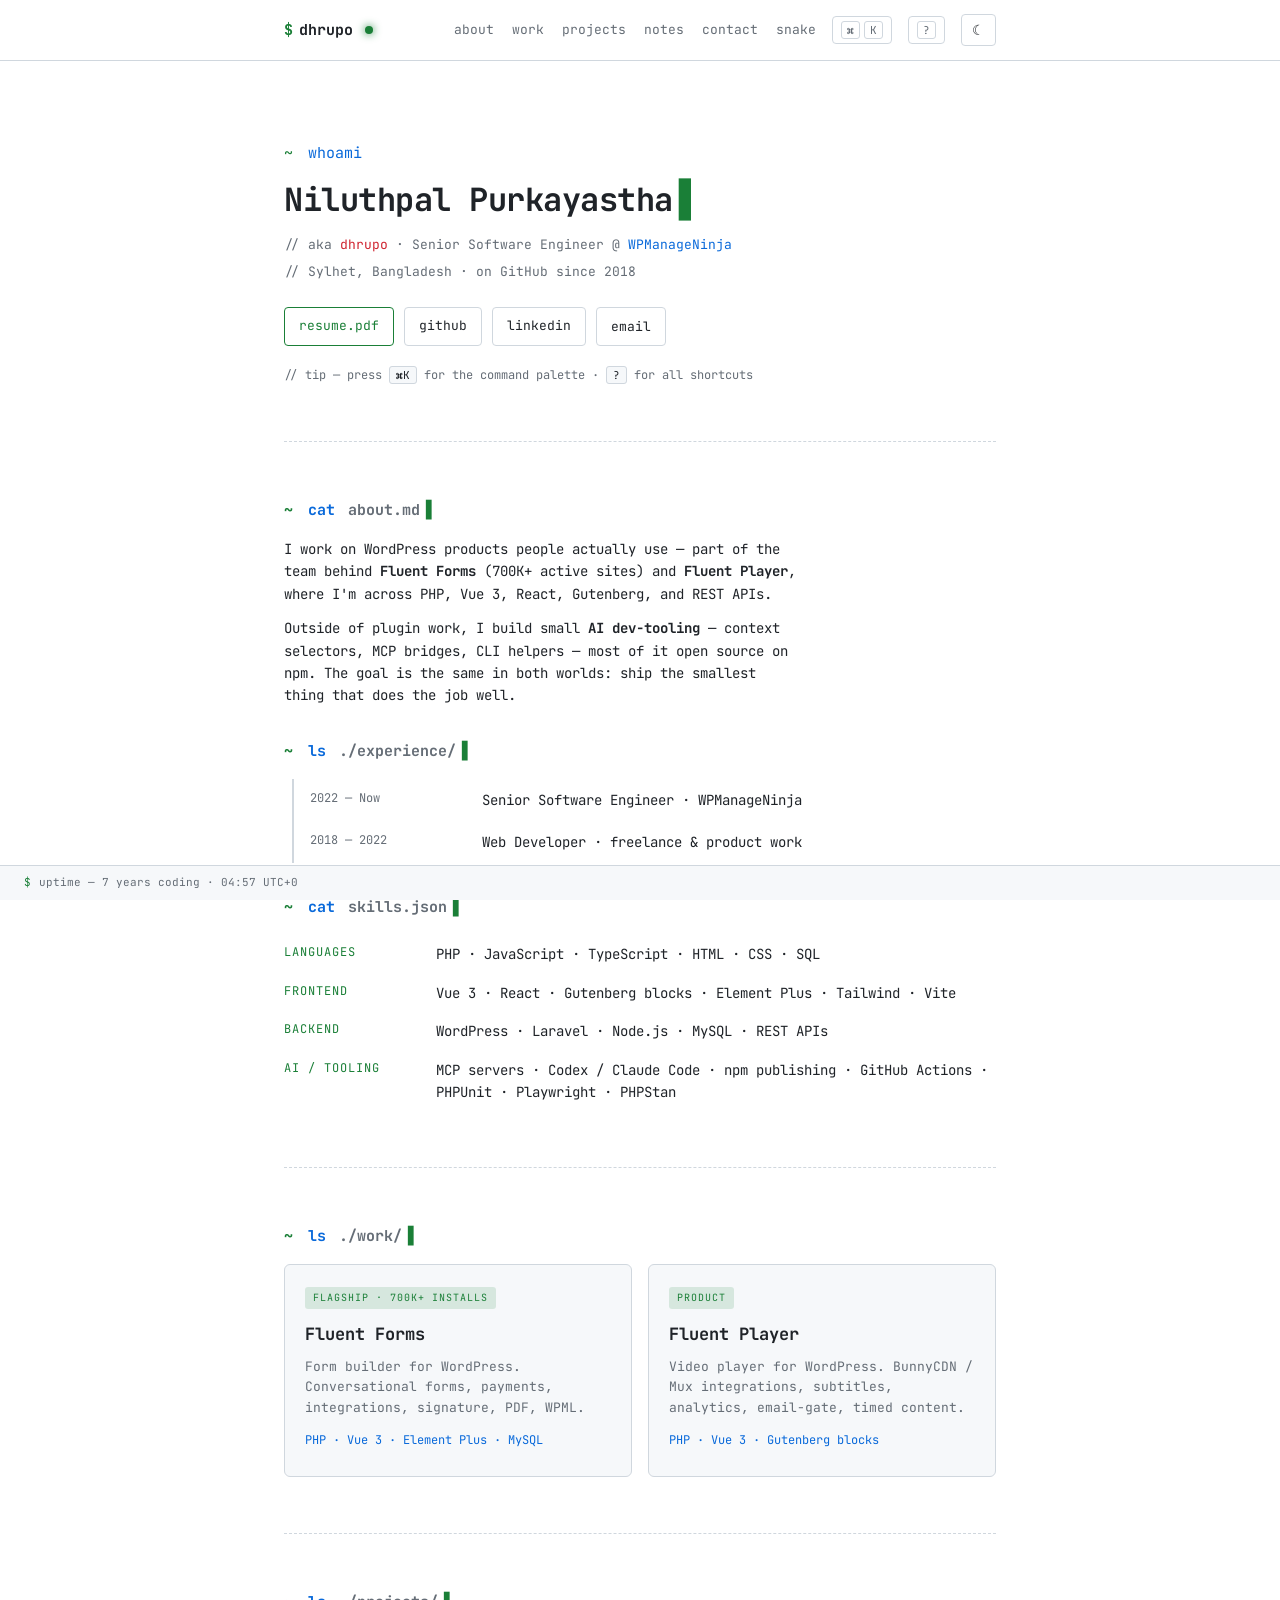
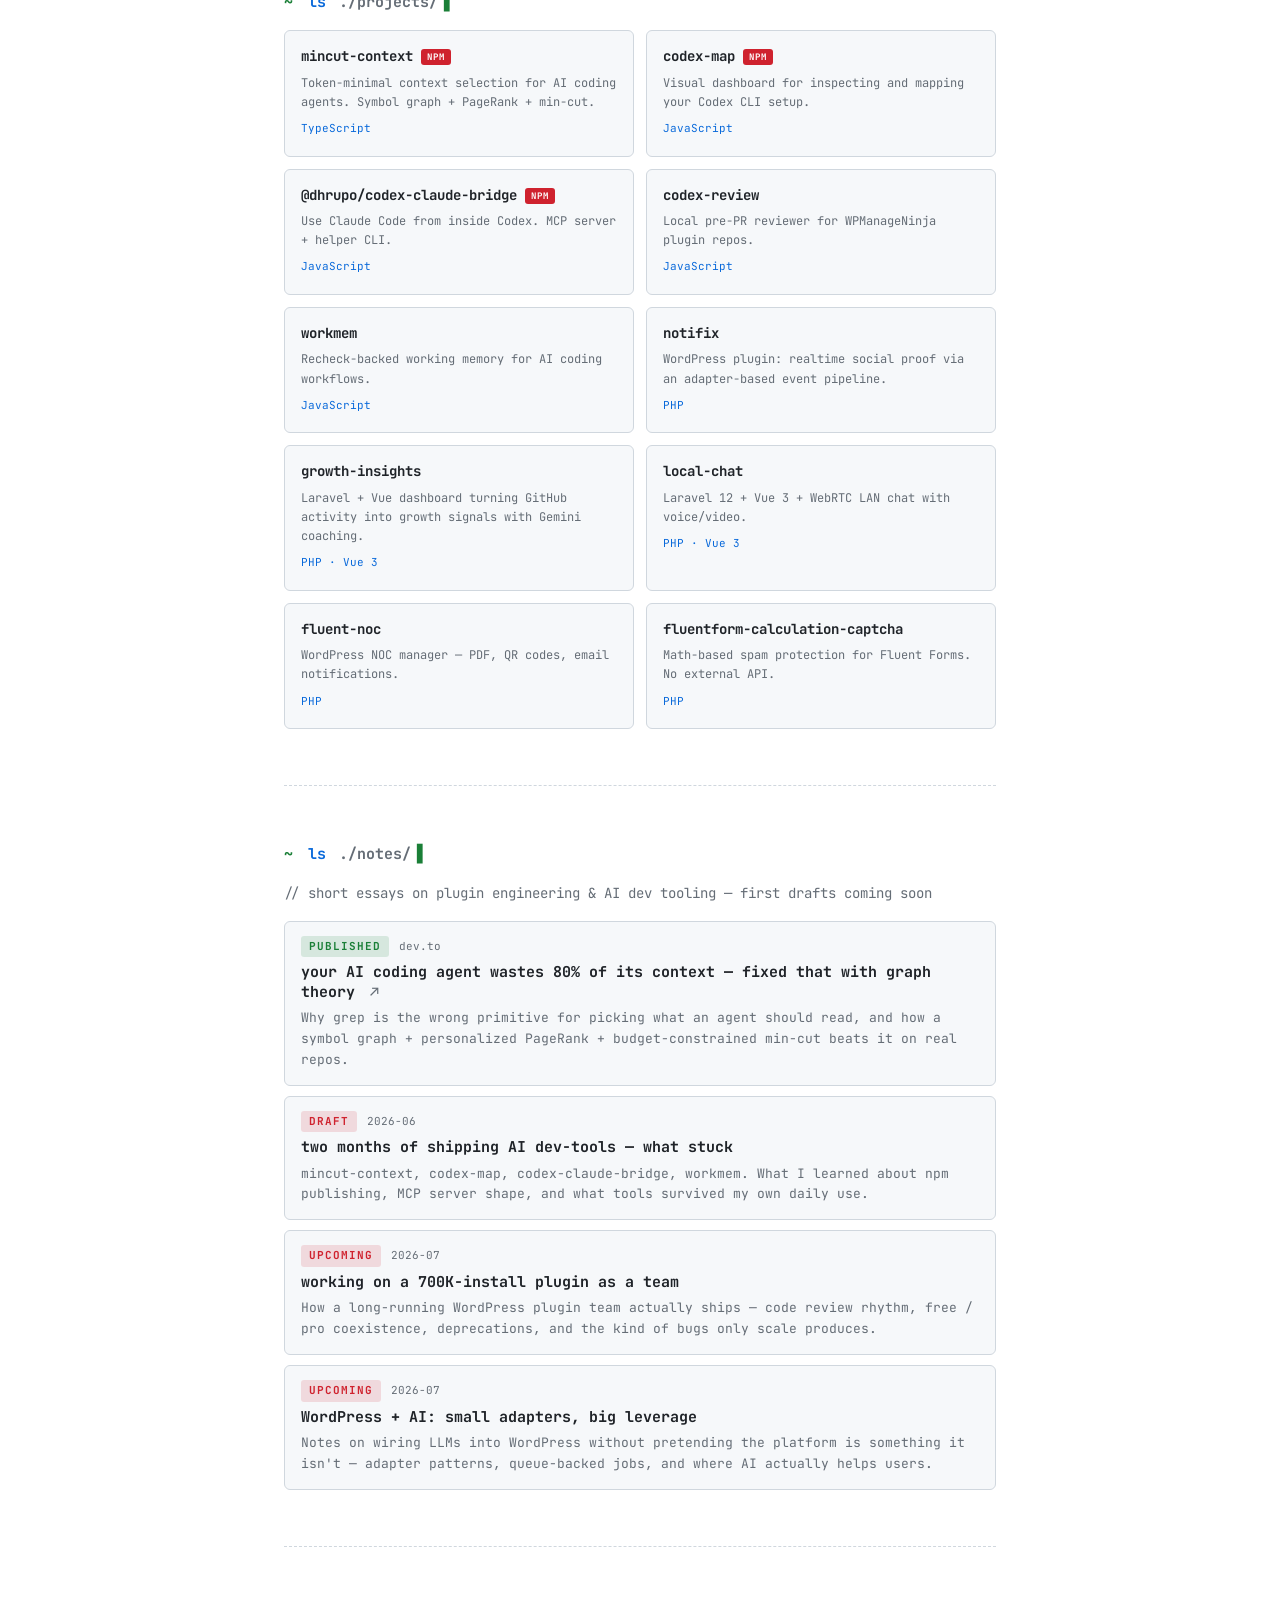
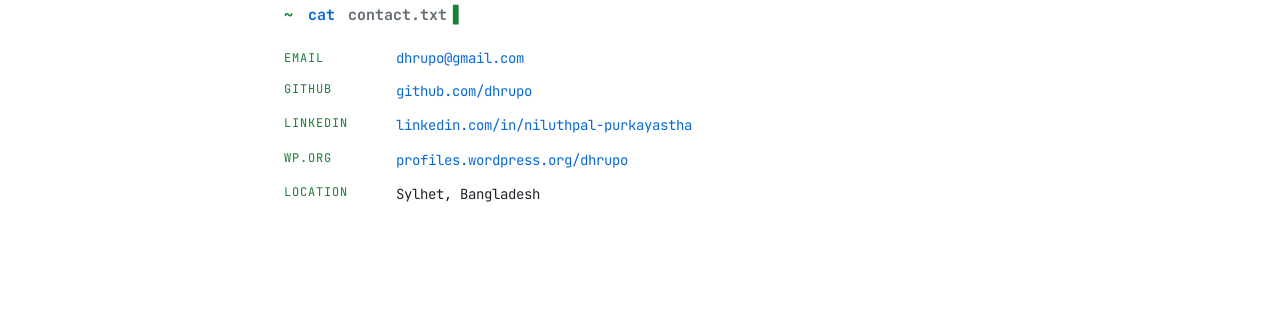
==== commit 5d81ca91: "feat(notes): link the published min-cut piece to dev.to First note ("your AI coding agent wastes 80%" ====
--- a/index.html
+++ b/index.html
@@ -160,10 +160,12 @@
       <h2 class="cmd" id="notes-cmd"><span class="prompt">~</span> <span class="verb">ls</span> ./notes/</h2>
       <p class="muted">// short essays on plugin engineering &amp; AI dev tooling — first drafts coming soon</p>
       <ul class="notes-list">
-        <li class="note">
-          <span class="note-meta"><span class="note-tag">draft</span><span class="note-date">2026-06</span></span>
-          <h4>min-cut over grep: smaller context for coding agents</h4>
-          <p>Why grep is the wrong primitive for picking what an agent should read, and how a symbol graph + personalized PageRank + budget-constrained min-cut beats it on real repos.</p>
+        <li>
+          <a class="note note-link" href="https://dev.to/dhrupo/your-ai-coding-agent-wastes-80-of-its-context-fixed-that-with-graph-theory-1mfa" target="_blank" rel="noopener">
+            <span class="note-meta"><span class="note-tag note-tag-live">published</span><span class="note-date">dev.to</span></span>
+            <h4>your AI coding agent wastes 80% of its context — fixed that with graph theory <span class="note-arrow">↗</span></h4>
+            <p>Why grep is the wrong primitive for picking what an agent should read, and how a symbol graph + personalized PageRank + budget-constrained min-cut beats it on real repos.</p>
+          </a>
         </li>
         <li class="note">
           <span class="note-meta"><span class="note-tag">draft</span><span class="note-date">2026-06</span></span>
--- a/style.css
+++ b/style.css
@@ -276,6 +276,25 @@
 .note h4 { margin: 0 0 6px; color: var(--fg-strong); font-size: 15px; line-height: 1.3; }
 .note p { margin: 0; color: var(--fg-muted); font-size: 13px; }
 
+.note-link {
+  display: block; text-decoration: none; color: inherit;
+  padding: 14px 16px;
+  background: var(--bg-elev); border: 1px solid var(--border); border-radius: 6px;
+  transition: border-color .2s ease, transform .15s ease;
+}
+.note-link:hover { border-color: var(--prompt); transform: translateY(-2px); text-decoration: none; }
+.note-link:hover h4 { color: var(--prompt); }
+.note-link:hover .note-arrow { transform: translate(2px, -2px); color: var(--prompt); }
+.note-tag-live {
+  color: var(--prompt) !important;
+  background: color-mix(in srgb, var(--prompt) 14%, transparent) !important;
+}
+.note-arrow {
+  display: inline-block; margin-left: 6px;
+  color: var(--fg-muted); font-weight: 400;
+  transition: transform .2s ease, color .2s ease;
+}
+
 /* ── Contact list ───────────────────────────────────────────── */
 .contact-list { list-style: none; padding: 0; margin: 16px 0 0; }
 .contact-list li { display: grid; grid-template-columns: 100px 1fr; gap: 12px; padding: 6px 0; }
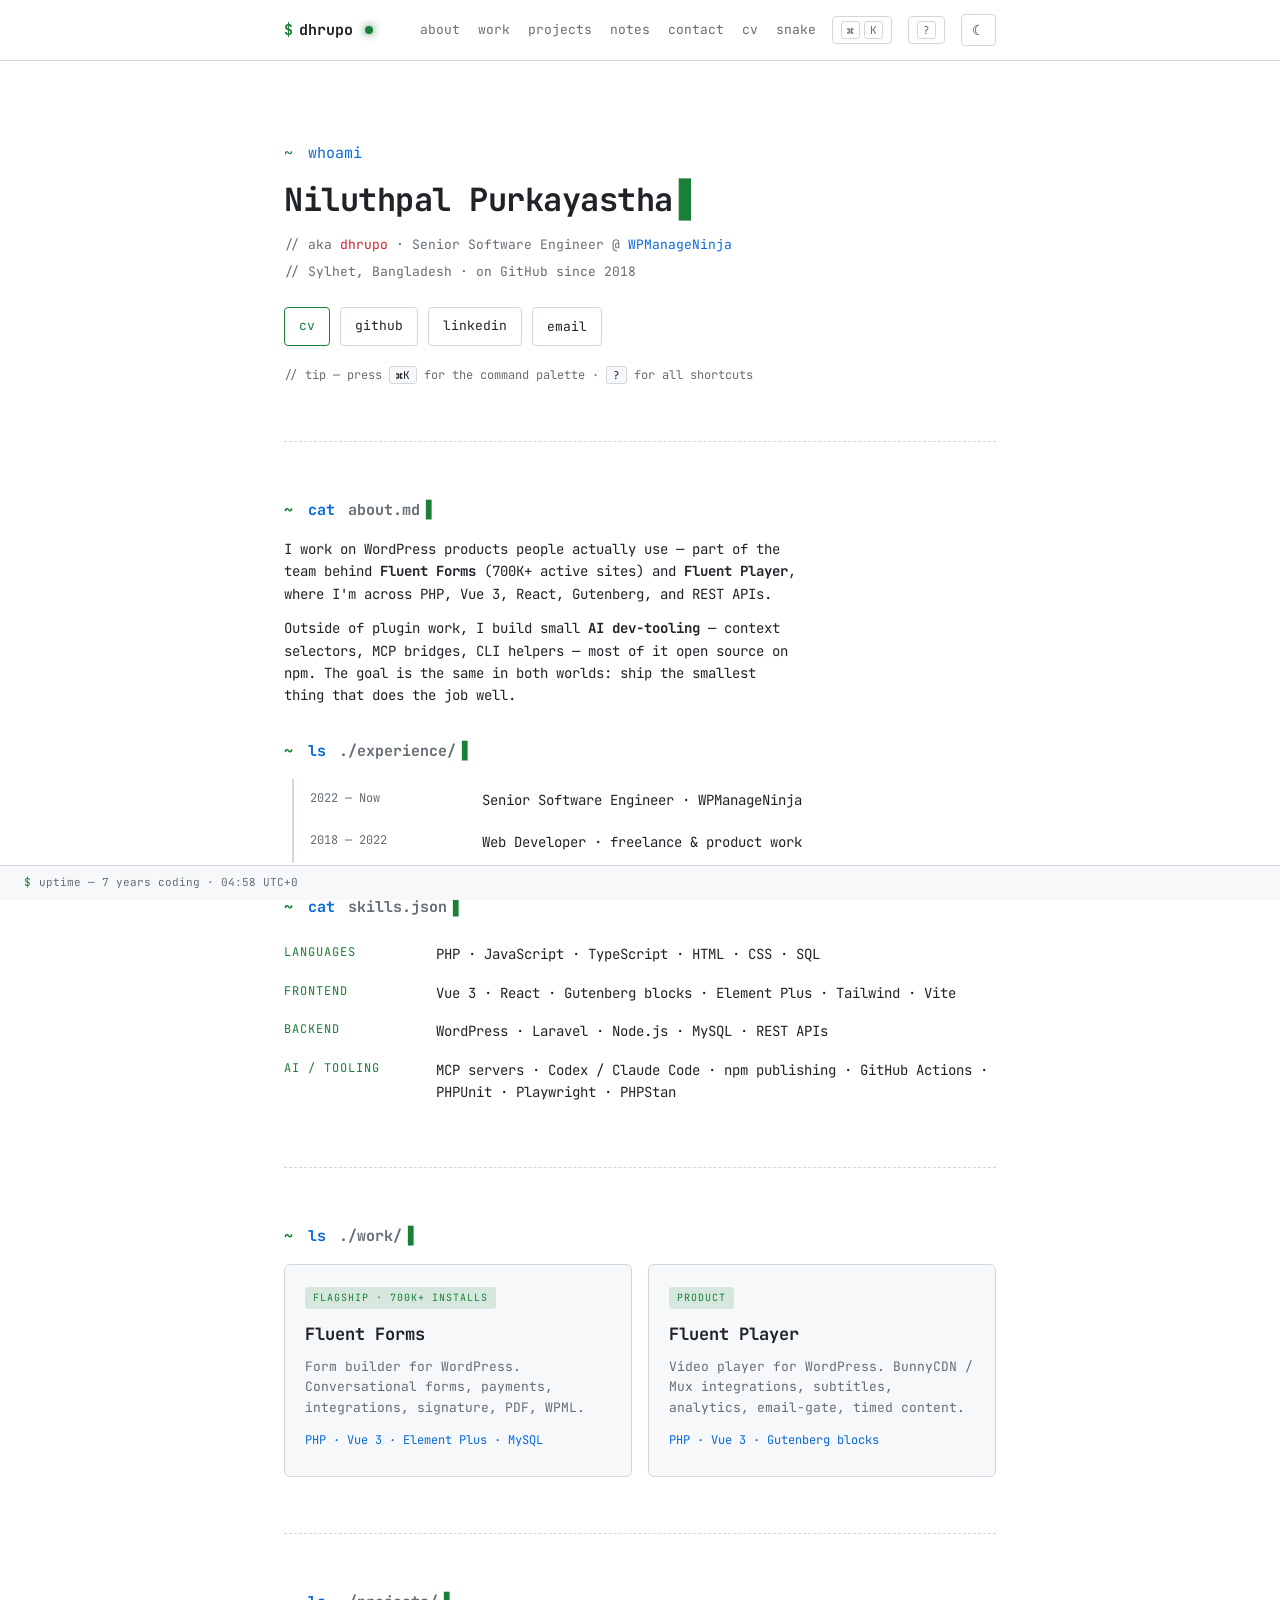
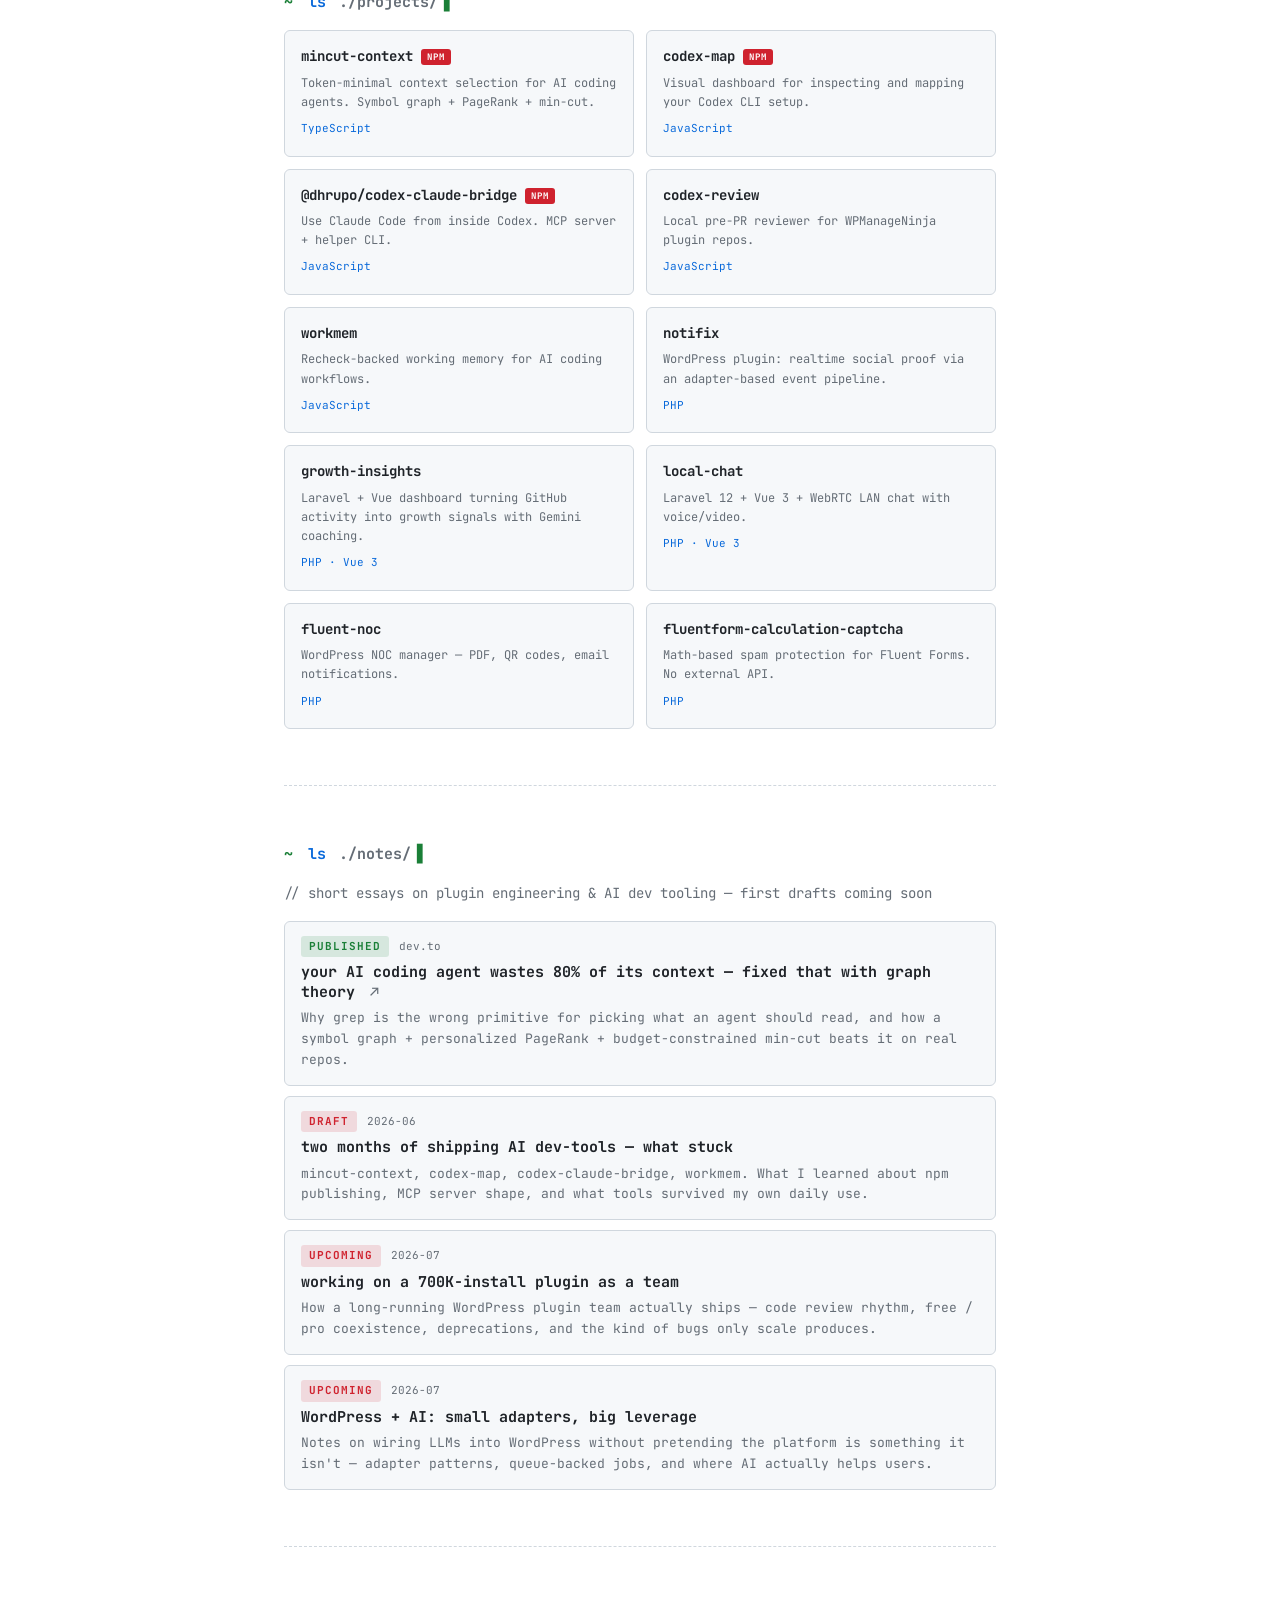
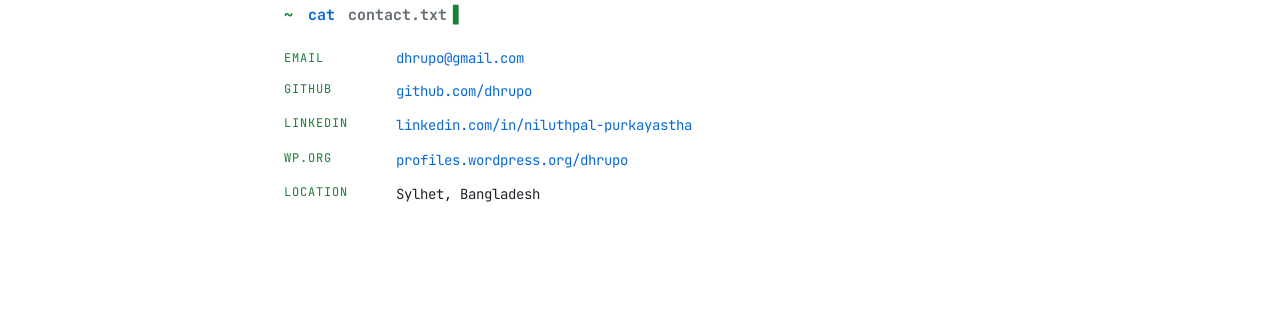
==== commit a412123a: "feat: modern CV page at /cv.html (printable to A4 PDF) Replaces the old 2021 Google Doc CV with a si" ====
--- a/index.html
+++ b/index.html
@@ -74,6 +74,7 @@
         <a href="#projects">projects</a>
         <a href="#notes">notes</a>
         <a href="#contact">contact</a>
+        <a href="cv.html">cv</a>
         <a href="game.html" class="nav-game" title="Play the snake tour">snake</a>
       </nav>
       <button class="kbd-hint" type="button" aria-label="Open command palette" data-open-palette title="Command palette"><kbd>⌘</kbd><kbd>K</kbd></button>
@@ -92,7 +93,7 @@
       <p class="hero-meta">// aka <span class="hl">dhrupo</span> · Senior Software Engineer @ <a href="https://github.com/WPManageNinja">WPManageNinja</a></p>
       <p class="hero-meta">// Sylhet, Bangladesh · on GitHub since 2018</p>
       <div class="hero-ctas">
-        <a class="btn btn-primary" href="https://drive.google.com/file/d/1DuU2WIFN70kHioRdTSU-pgvZQTAWbRR-/view?usp=sharing" target="_blank" rel="noopener">resume.pdf</a>
+        <a class="btn btn-primary" href="cv.html">cv</a>
         <a class="btn" href="https://github.com/dhrupo" target="_blank" rel="noopener">github</a>
         <a class="btn" href="https://linkedin.com/in/niluthpal-purkayastha" target="_blank" rel="noopener">linkedin</a>
         <button class="btn" type="button" data-copy="dhrupo@gmail.com">email</button>
@@ -223,6 +224,7 @@
         <dt><kbd>Esc</kbd></dt><dd>close any overlay</dd>
         <dt><kbd>G</kbd> then <kbd>H</kbd></dt><dd>go home</dd>
         <dt><kbd>S</kbd></dt><dd>play the snake tour</dd>
+        <dt><kbd>C</kbd></dt><dd>open the CV</dd>
       </dl>
       <button type="button" data-close>close</button>
     </div>
--- a/style.css
+++ b/style.css
@@ -392,15 +392,36 @@
   font-family: inherit;
 }
 .game-main {
-  max-width: 1100px; margin: 24px auto 0; padding: 0 24px;
-  display: grid; grid-template-columns: minmax(0, 1fr) 280px; gap: 24px;
+  max-width: 1180px; margin: 24px auto 0; padding: 0 24px;
+  display: grid; grid-template-columns: minmax(0, 1fr) 320px; gap: 28px;
   align-items: start;
 }
-.game-stage { display: flex; flex-direction: column; gap: 10px; }
+.game-stage { display: flex; flex-direction: column; gap: 14px; min-width: 0; }
+
+/* HUD: chip-style stats + restart button */
+.game-hud {
+  display: flex; gap: 10px; align-items: center; flex-wrap: wrap;
+}
+.game-chip {
+  display: inline-flex; align-items: center; gap: 8px;
+  background: var(--bg-elev); border: 1px solid var(--border); border-radius: 6px;
+  padding: 8px 14px; min-height: 38px;
+}
+.game-chip-label {
+  color: var(--fg-muted);
+  text-transform: uppercase; letter-spacing: 1px; font-size: 10px;
+}
+.game-chip strong { color: var(--prompt); font-weight: 700; font-size: 14px; }
+.game-chip-target strong { color: var(--accent); }
+.game-hud-spacer { flex: 1; }
+.game-btn { padding: 8px 14px; min-height: 38px; }
+
+/* Frame around the canvas */
 .game-frame {
   position: relative;
-  background: var(--bg-elev); border: 1px solid var(--border); border-radius: 6px;
-  padding: 10px; overflow: hidden;
+  background: var(--bg-elev); border: 1px solid var(--border); border-radius: 8px;
+  padding: 12px; overflow: hidden;
+  box-shadow: var(--shadow);
 }
 .game-frame canvas {
   display: block; width: 100%; height: auto;
@@ -411,33 +432,82 @@
 }
 .game-frame canvas:focus-visible { box-shadow: inset 0 0 0 2px var(--prompt); }
 .game-scanlines {
-  pointer-events: none; position: absolute; inset: 10px; border-radius: 4px;
+  pointer-events: none; position: absolute; inset: 12px; border-radius: 4px;
   background-image: repeating-linear-gradient(
     to bottom,
-    rgba(255,255,255,0.02) 0px,
-    rgba(255,255,255,0.02) 1px,
+    rgba(255,255,255,0.025) 0px,
+    rgba(255,255,255,0.025) 1px,
     transparent 1px,
     transparent 3px
   );
   mix-blend-mode: overlay;
 }
-.game-hud {
-  display: flex; gap: 18px; align-items: center; flex-wrap: wrap;
+.game-overlay-corner {
+  position: absolute; top: 18px; right: 18px;
+  font-size: 10px; color: var(--fg-muted);
+  display: inline-flex; align-items: center; gap: 6px;
+  text-transform: uppercase; letter-spacing: 1px;
+  background: color-mix(in srgb, var(--bg) 60%, transparent);
+  padding: 3px 8px; border-radius: 3px;
+  pointer-events: none;
+}
+.rec-dot {
+  display: inline-block; width: 8px; height: 8px; border-radius: 50%;
+  background: var(--accent);
+  animation: pulse 1.4s ease-in-out infinite;
+}
+
+/* Keyboard controls hint row */
+.game-controls {
+  margin: 0; padding: 10px 14px;
+  background: var(--bg-elev); border: 1px solid var(--border); border-radius: 6px;
   font-size: 12px; color: var(--fg);
-}
-.game-hud strong { color: var(--prompt); font-weight: 700; }
-.game-label { color: var(--fg-muted); text-transform: uppercase; letter-spacing: 1px; font-size: 10px; margin-right: 4px; }
-.game-controls { margin-left: auto; }
-.game-intro { margin: 4px 0 0; color: var(--fg-muted); font-size: 12px; }
-
-.game-sidebar { min-width: 0; }
-.game-sidebar h3 { font-size: 14px; margin: 0 0 12px; color: var(--fg-muted); }
-.game-hint { font-size: 12px; margin: 12px 0 0; }
-
-.discoveries { list-style: none; padding: 0; margin: 0; display: grid; gap: 10px; }
+  display: flex; flex-wrap: wrap; gap: 4px; align-items: center;
+}
+.game-controls kbd {
+  background: var(--bg); border: 1px solid var(--border); border-radius: 3px;
+  padding: 1px 6px; font-family: inherit; font-size: 11px;
+  color: var(--fg-strong); margin: 0 2px;
+}
+.game-intro { margin: 0; color: var(--fg-muted); font-size: 12px; }
+
+/* Sidebar: sticky + scrollable discoveries list */
+.game-sidebar {
+  min-width: 0;
+  position: sticky; top: 24px;
+  display: flex; flex-direction: column; gap: 12px;
+  max-height: calc(100vh - 100px);
+}
+.game-sidebar-head {
+  display: flex; align-items: baseline; justify-content: space-between; gap: 12px;
+}
+.game-sidebar h3 { font-size: 14px; margin: 0; color: var(--fg-muted); }
+.game-sidebar h3::after { display: none; }  /* no blinking cursor inside sidebar */
+.discoveries-count {
+  font-size: 11px; color: var(--prompt);
+  background: color-mix(in srgb, var(--prompt) 14%, transparent);
+  padding: 2px 10px; border-radius: 999px;
+  text-transform: uppercase; letter-spacing: 1px;
+}
+
+.discoveries-wrap {
+  background: var(--bg-elev); border: 1px solid var(--border); border-radius: 6px;
+  padding: 10px;
+  height: 480px;
+  max-height: calc(100vh - 200px);
+  overflow-y: auto;
+  scrollbar-width: thin;
+  scrollbar-color: var(--border) transparent;
+}
+.discoveries-wrap::-webkit-scrollbar { width: 6px; }
+.discoveries-wrap::-webkit-scrollbar-track { background: transparent; }
+.discoveries-wrap::-webkit-scrollbar-thumb { background: var(--border); border-radius: 3px; }
+.discoveries-wrap::-webkit-scrollbar-thumb:hover { background: var(--prompt); }
+
+.discoveries { list-style: none; padding: 0; margin: 0; display: grid; gap: 8px; }
 .discovery {
   padding: 12px 14px;
-  background: var(--bg-elev); border: 1px solid var(--border); border-radius: 6px;
+  background: var(--bg); border: 1px solid var(--border); border-radius: 6px;
   animation: pop-in .22s ease;
 }
 @keyframes pop-in {
@@ -446,14 +516,30 @@
 }
 @media (prefers-reduced-motion: reduce) { .discovery { animation: none; } }
 .discovery-head { display: flex; gap: 8px; align-items: center; margin-bottom: 4px; }
-.discovery-num  { color: var(--cmd); font-size: 11px; }
+.discovery-num  { color: var(--cmd); font-size: 11px; font-variant-numeric: tabular-nums; }
 .discovery-name { color: var(--fg-strong); font-weight: 700; font-size: 13px; flex: 1; }
 .discovery-ok   { color: var(--prompt); }
 .discovery-desc { margin: 0 0 6px; color: var(--fg-muted); font-size: 12px; line-height: 1.5; }
 .discovery-link { color: var(--cmd); font-size: 12px; }
 
+.discoveries-empty {
+  display: flex; flex-direction: column; align-items: center; justify-content: center;
+  height: 100%; gap: 4px;
+}
+.discoveries-empty pre {
+  color: var(--fg-muted); font-size: 11px; line-height: 1.3; margin: 0;
+  white-space: pre;
+}
+.discoveries-empty p { margin: 0; color: var(--fg-muted); font-size: 11px; }
+
 @media (max-width: 900px) {
   .game-main { grid-template-columns: 1fr; }
+  .game-sidebar { position: static; max-height: none; }
+  .discoveries-wrap { height: 320px; max-height: 50vh; }
+}
+@media (max-width: 640px) {
+  .game-prompt { display: none; }
+  .game-controls { font-size: 11px; }
 }
 
 /* ── Responsive ─────────────────────────────────────────────── */
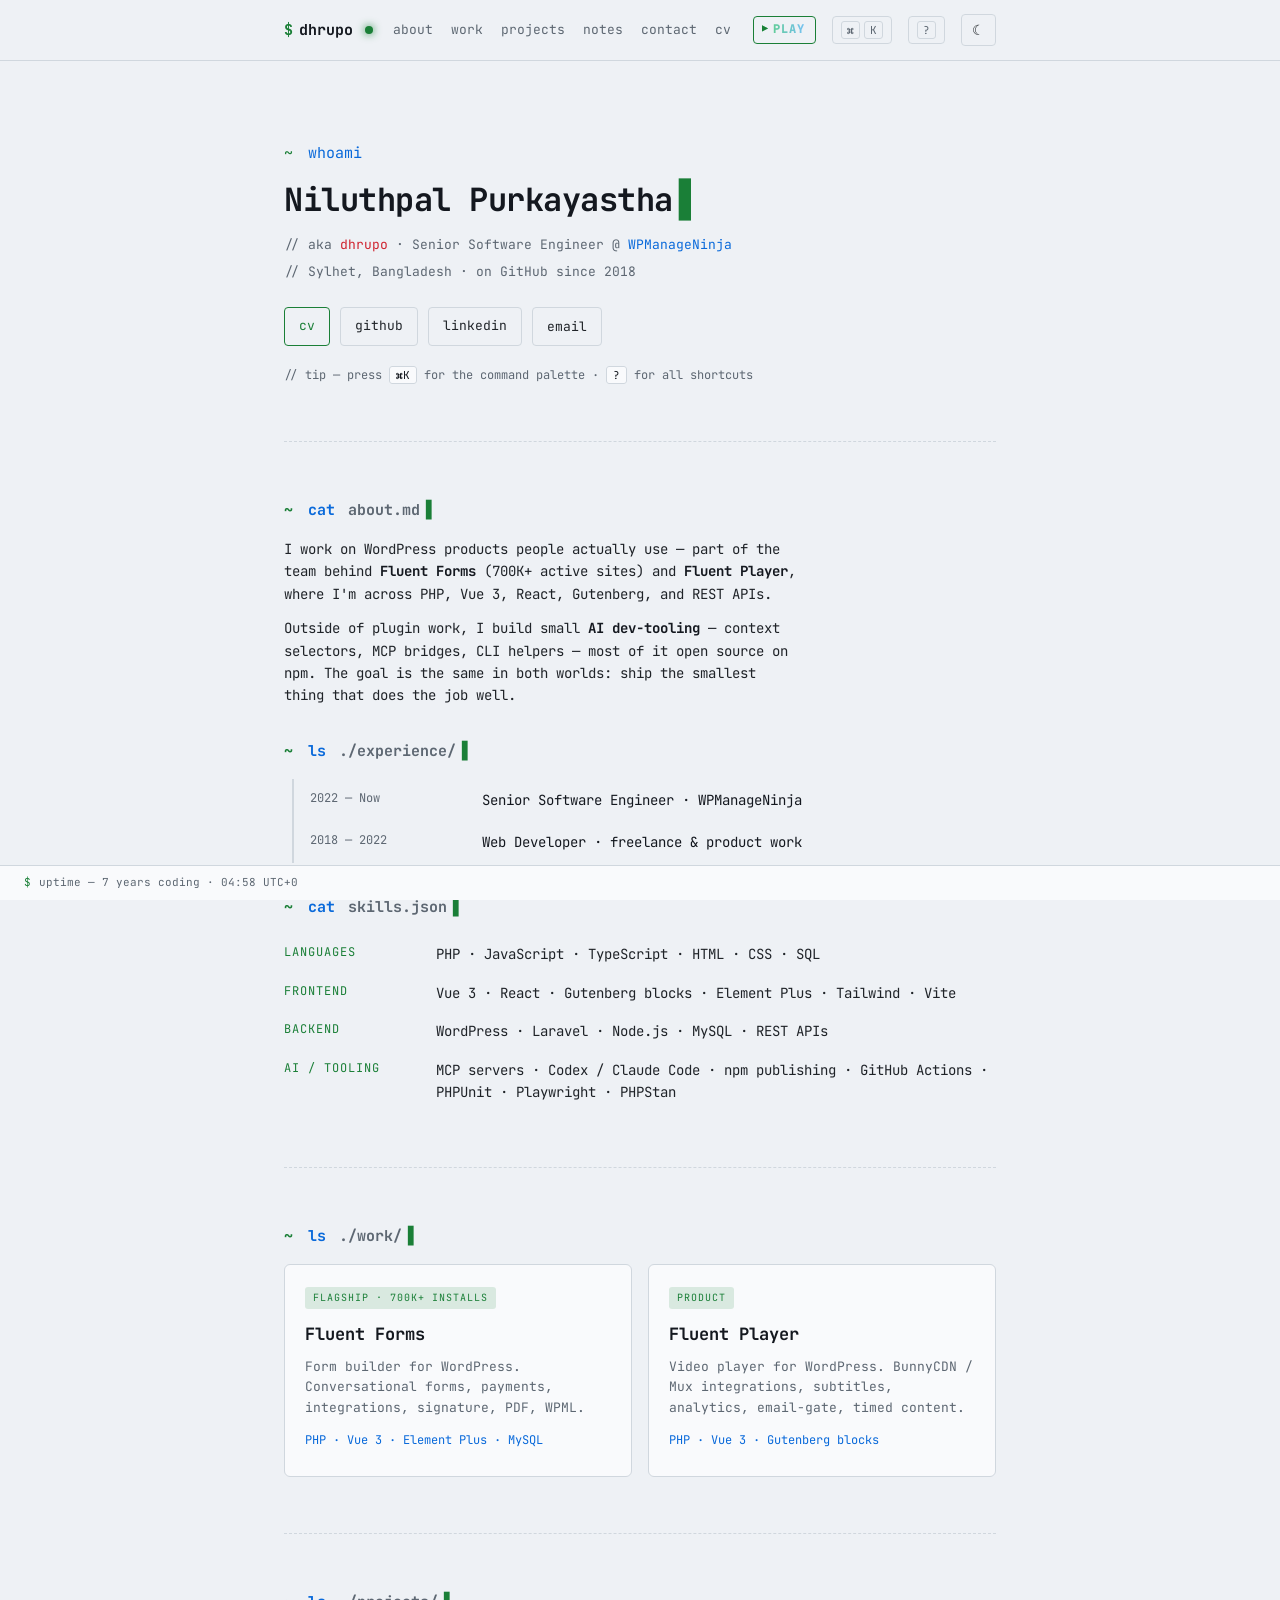
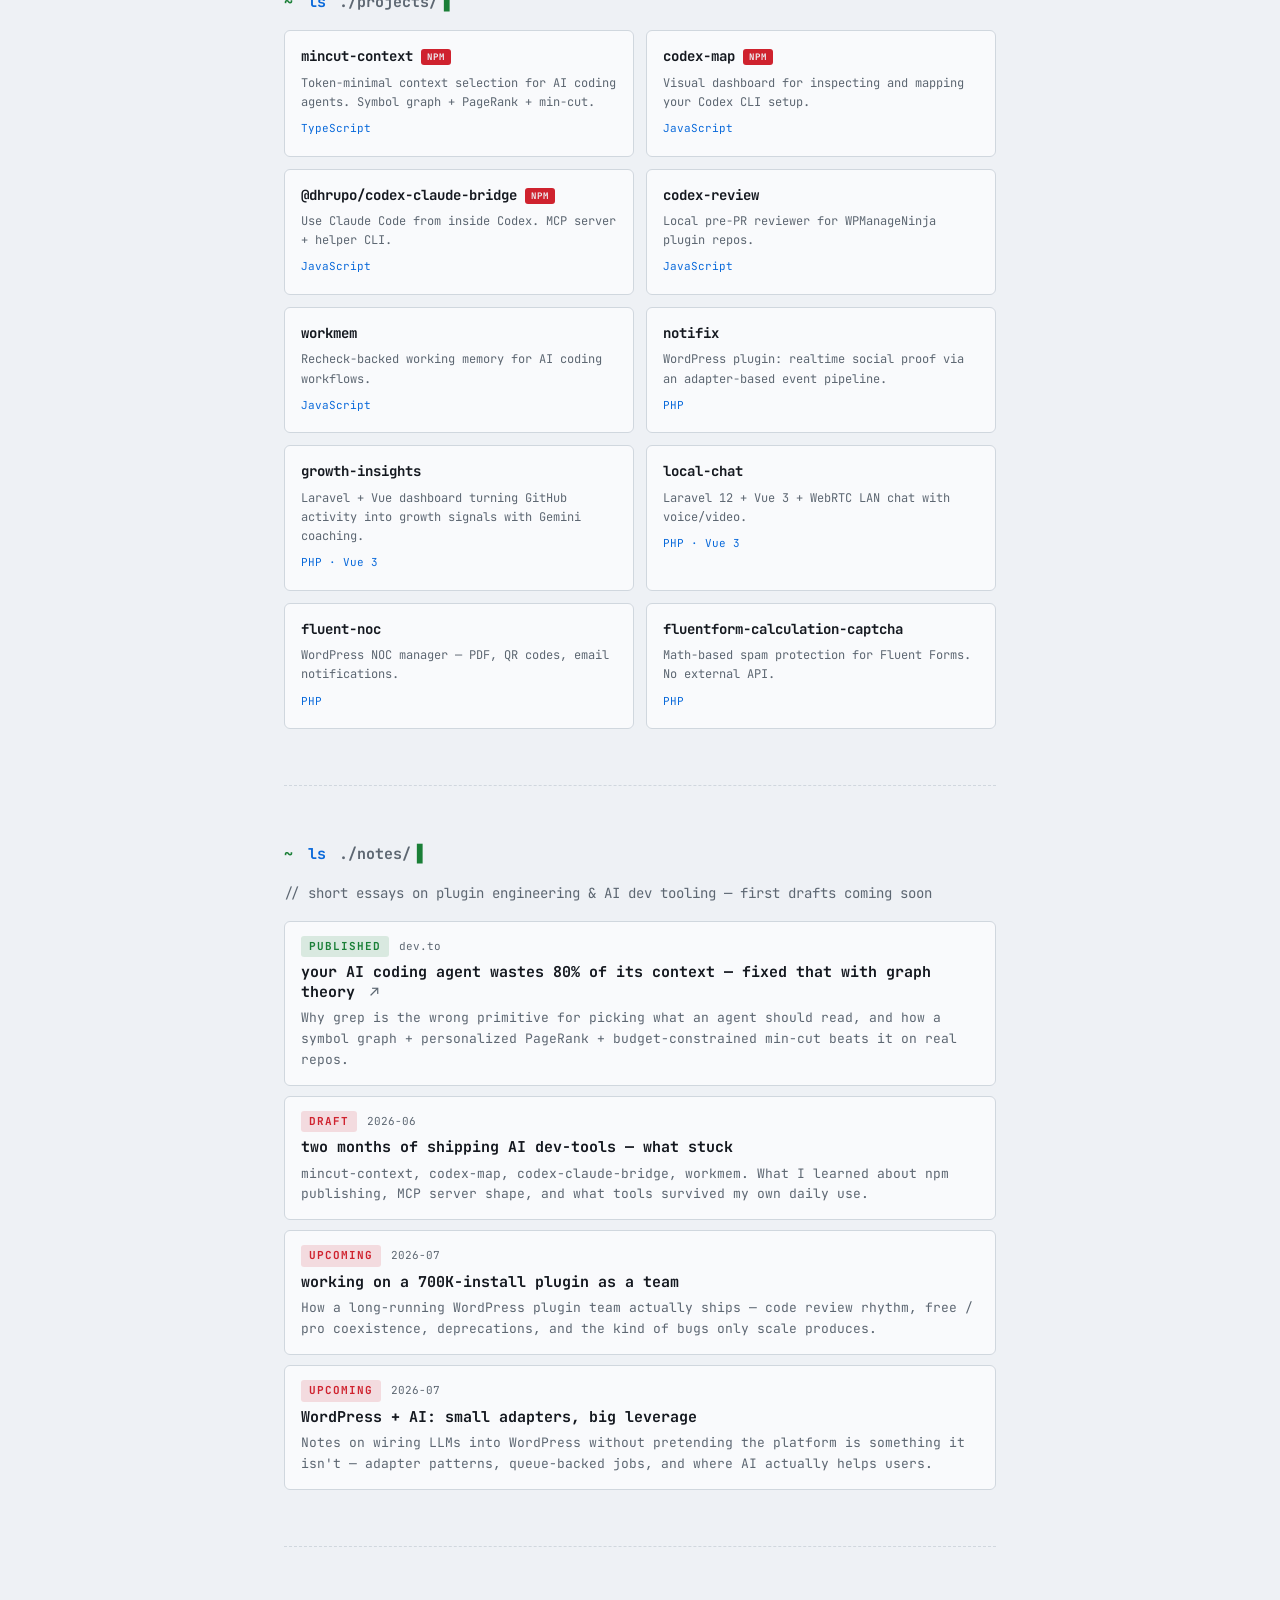
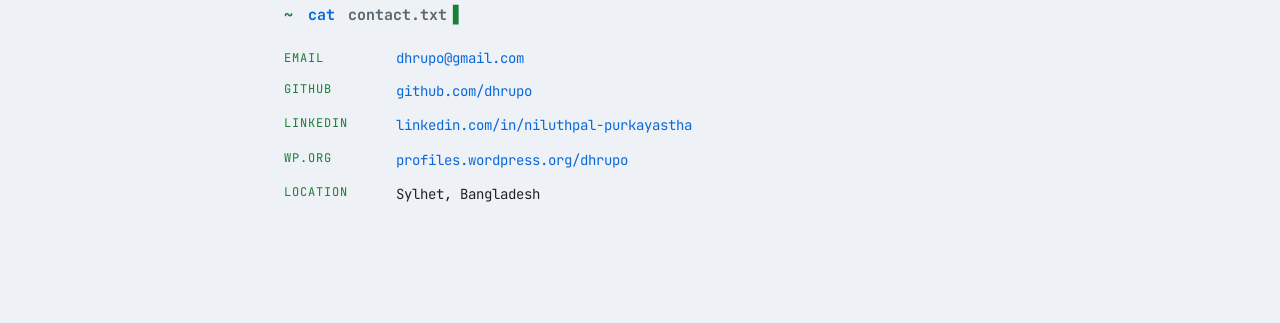
==== commit 4fdaa517: "feat(nav): rename "snake" → "PLAY" to pair with arcade animation User edit. The new label sits bette" ====
--- a/index.html
+++ b/index.html
@@ -75,7 +75,7 @@
         <a href="#notes">notes</a>
         <a href="#contact">contact</a>
         <a href="cv.html">cv</a>
-        <a href="game.html" class="nav-game" title="Play the snake tour">snake</a>
+        <a href="game.html" class="nav-game" title="Play the snake tour">PLAY</a>
       </nav>
       <button class="kbd-hint" type="button" aria-label="Open command palette" data-open-palette title="Command palette"><kbd>⌘</kbd><kbd>K</kbd></button>
       <button class="kbd-hint" type="button" aria-label="Show keyboard shortcuts" data-open-cheatsheet title="Keyboard shortcuts"><kbd>?</kbd></button>
--- a/style.css
+++ b/style.css
@@ -19,16 +19,16 @@
 }
 
 :root[data-theme="light"] {
-  --bg: #ffffff;
-  --bg-elev: #f6f8fa;
+  --bg: #eef1f5;
+  --bg-elev: #f9fafc;
   --border: #d0d7de;
   --fg: #1f2328;
-  --fg-muted: #656d76;
-  --fg-strong: #1f2328;
+  --fg-muted: #5d6772;
+  --fg-strong: #14181f;
   --prompt: #1a7f37;
   --cmd: #0969da;
   --accent: #cf222e;
-  --shadow: 0 4px 24px rgba(31,35,40,.1);
+  --shadow: 0 4px 24px rgba(31,35,40,.08);
 }
 
 html { scroll-behavior: smooth; }
@@ -105,6 +105,52 @@
 }
 .nav-links a:hover { color: var(--prompt); text-decoration: none; }
 
+/* PLAY button — arcade flavor: rainbow text shimmer + blinking ▶ + glow */
+.nav-links a.nav-game {
+  position: relative;
+  padding: 3px 10px 3px 8px;
+  border: 1px solid var(--prompt);
+  border-radius: 4px;
+  font-weight: 800;
+  font-size: 12px;
+  letter-spacing: 1px;
+  margin-left: 4px;
+  background: linear-gradient(90deg, #56d364 0%, #79c0ff 30%, #ff7b72 60%, #56d364 100%);
+  background-size: 300% 100%;
+  -webkit-background-clip: text;
+  background-clip: text;
+  -webkit-text-fill-color: transparent;
+  animation: nav-game-shimmer 3.5s linear infinite;
+  transition: box-shadow .2s ease, transform .15s ease, border-color .2s ease;
+}
+.nav-links a.nav-game::before {
+  content: "▶";
+  display: inline-block;
+  margin-right: 4px;
+  -webkit-text-fill-color: var(--prompt);
+  color: var(--prompt);
+  animation: nav-game-blink 1.1s steps(2, start) infinite;
+  font-size: 10px;
+  vertical-align: 1px;
+}
+.nav-links a.nav-game:hover {
+  text-decoration: none;
+  transform: translateY(-1px);
+  border-color: var(--accent);
+  box-shadow: 0 0 14px color-mix(in srgb, var(--prompt) 50%, transparent),
+              inset 0 0 8px color-mix(in srgb, var(--prompt) 20%, transparent);
+}
+@keyframes nav-game-shimmer {
+  to { background-position: 300% 50%; }
+}
+@keyframes nav-game-blink {
+  50% { opacity: .25; }
+}
+@media (prefers-reduced-motion: reduce) {
+  .nav-links a.nav-game { animation: none; background: none; -webkit-text-fill-color: var(--prompt); color: var(--prompt); }
+  .nav-links a.nav-game::before { animation: none; }
+}
+
 .theme-toggle {
   background: transparent; border: 1px solid var(--border); color: var(--fg);
   padding: 6px 10px; border-radius: 4px;
@@ -394,7 +440,7 @@
 .game-main {
   max-width: 1180px; margin: 24px auto 0; padding: 0 24px;
   display: grid; grid-template-columns: minmax(0, 1fr) 320px; gap: 28px;
-  align-items: start;
+  align-items: stretch;
 }
 .game-stage { display: flex; flex-direction: column; gap: 14px; min-width: 0; }
 
@@ -471,15 +517,14 @@
 }
 .game-intro { margin: 0; color: var(--fg-muted); font-size: 12px; }
 
-/* Sidebar: sticky + scrollable discoveries list */
+/* Sidebar: matches stage column height; head row matches HUD chip row */
 .game-sidebar {
   min-width: 0;
-  position: sticky; top: 24px;
-  display: flex; flex-direction: column; gap: 12px;
-  max-height: calc(100vh - 100px);
+  display: flex; flex-direction: column; gap: 14px;
 }
 .game-sidebar-head {
-  display: flex; align-items: baseline; justify-content: space-between; gap: 12px;
+  min-height: 38px;
+  display: flex; align-items: center; justify-content: space-between; gap: 12px;
 }
 .game-sidebar h3 { font-size: 14px; margin: 0; color: var(--fg-muted); }
 .game-sidebar h3::after { display: none; }  /* no blinking cursor inside sidebar */
@@ -493,8 +538,7 @@
 .discoveries-wrap {
   background: var(--bg-elev); border: 1px solid var(--border); border-radius: 6px;
   padding: 10px;
-  height: 480px;
-  max-height: calc(100vh - 200px);
+  flex: 1; min-height: 0;
   overflow-y: auto;
   scrollbar-width: thin;
   scrollbar-color: var(--border) transparent;
@@ -533,9 +577,8 @@
 .discoveries-empty p { margin: 0; color: var(--fg-muted); font-size: 11px; }
 
 @media (max-width: 900px) {
-  .game-main { grid-template-columns: 1fr; }
-  .game-sidebar { position: static; max-height: none; }
-  .discoveries-wrap { height: 320px; max-height: 50vh; }
+  .game-main { grid-template-columns: 1fr; align-items: start; }
+  .discoveries-wrap { flex: none; height: 320px; max-height: 50vh; }
 }
 @media (max-width: 640px) {
   .game-prompt { display: none; }
